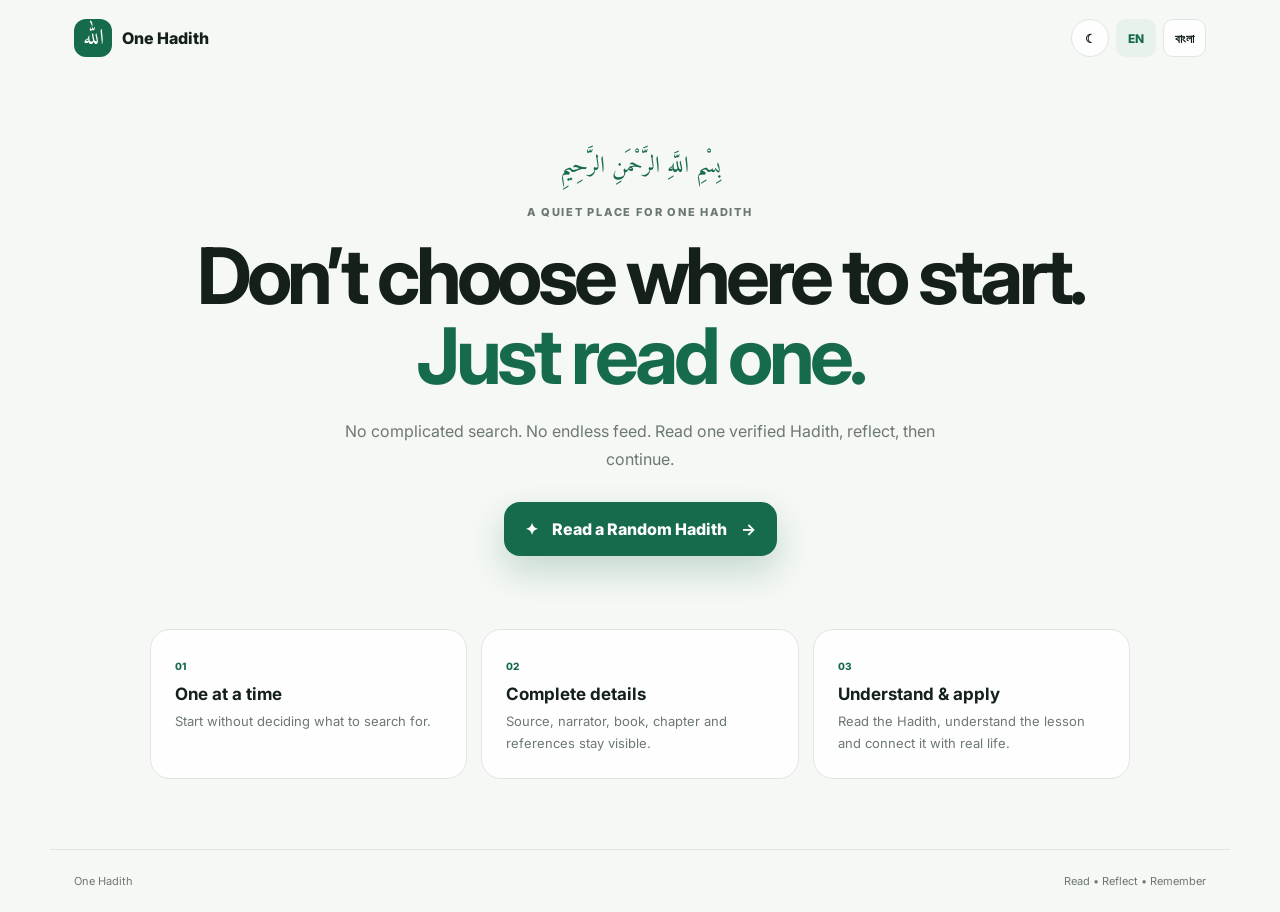
==== index.html @ b8f688a0 "Expand Hadith page with complete detail sections" ====
<!doctype html><html lang="en"><head><meta charset="utf-8"><meta name="viewport" content="width=device-width,initial-scale=1"><title>One Hadith — Just Read One</title><link rel="preconnect" href="https://fonts.googleapis.com"><link rel="preconnect" href="https://fonts.gstatic.com" crossorigin><link href="https://fonts.googleapis.com/css2?family=Amiri:wght@400;700&family=Inter:wght@400;600;700;800&family=Noto+Sans+Bengali:wght@400;600;700&display=swap" rel="stylesheet"><link rel="stylesheet" href="style.css"></head><body><header><a class="brand" href="#"><span>ﷲ</span> One Hadith</a><nav><button id="theme">☾</button><button class="lang active" data-lang="en">EN</button><button class="lang" data-lang="bn">বাংলা</button></nav></header><main><section class="hero"><div class="bismillah">بِسْمِ اللَّهِ الرَّحْمَنِ الرَّحِيمِ</div><div class="eyebrow">A quiet place for one Hadith</div><h1 id="title">Don’t choose where to start.<br><em>Just read one.</em></h1><p id="subtitle">No complicated search. No endless feed. Read one verified Hadith, understand it, reflect, then continue.</p><button class="primary" id="random">✦ <span id="randomText">Read a Random Hadith</span> <b>→</b></button></section><section class="reader" id="reader"><article class="card"><div class="head"><div><span class="tag" id="collection"></span><span class="grade" id="grade"></span></div><button class="save" id="save">♡</button></div><div class="meta"><div><small>Book</small><strong id="book"></strong></div><div><small>Chapter</small><strong id="chapter"></strong></div><div><small>Narrator</small><strong id="narrator"></strong></div></div><div class="arabic" id="arabic" dir="rtl"></div><div class="block"><label>English</label><p id="english"></p></div><div class="block bangla"><label>বাংলা</label><p id="bangla"></p></div><div class="understanding"><h3>🧠 Understanding</h3><p id="understanding"></p></div><div class="understanding"><h3>🌍 Real-Life Example</h3><p id="realLifeExample"></p></div><div class="understanding"><h3>✅ Practical Lesson</h3><p id="practicalLesson"></p></div><div class="reference"><div><small>Reference</small><strong id="reference"></strong><small id="usc"></small></div><button id="copy">Copy</button></div><div class="source"><span>Source: <strong id="source"></strong></span><a id="sourceLink" target="_blank" rel="noopener">Open source ↗</a></div><div class="related"><small>Related references</small><p id="related"></p></div></article><button class="another" id="another">↻ <span id="anotherText">Another Hadith</span></button><p class="notice">Original Hadith text and references are kept separate from the site's educational explanation and examples.</p></section><section class="features"><div><i>01</i><h3>One at a time</h3><p>Start without deciding what to search for.</p></div><div><i>02</i><h3>Complete details</h3><p>Source, narrator, book, chapter and references stay visible.</p></div><div><i>03</i><h3>Understand & apply</h3><p>Read the Hadith, understand the lesson and connect it with real life.</p></div></section></main><footer><span>One Hadith</span><span>Read • Reflect • Remember</span></footer><script src="script.js"></script></body></html>
---- style.css ----
:root{--bg:#f5f8f5;--surface:#ffffffdd;--text:#142019;--muted:#6d7871;--line:#dfe7e1;--accent:#176b4d;--soft:#e8f2ec;--gold:#8b7538;--shadow:0 28px 80px #16412d18}*{box-sizing:border-box}body{margin:0;background:var(--bg);color:var(--text);font-family:Inter,Arial,sans-serif;min-height:100vh}body.dark{--bg:#0b120e;--surface:#131d17ee;--text:#eef5f0;--muted:#a6b1aa;--line:#29362f;--accent:#63b994;--soft:#182920;--gold:#d5bf75;--shadow:0 28px 80px #0005}header{height:76px;max-width:1180px;margin:auto;padding:0 24px;display:flex;justify-content:space-between;align-items:center}.brand{color:var(--text);text-decoration:none;font-weight:800;display:flex;gap:10px;align-items:center}.brand span{width:38px;height:38px;border-radius:12px;background:var(--accent);color:#fff;display:grid;place-items:center;font:22px Amiri,serif}nav{display:flex;gap:7px}button{font:inherit;cursor:pointer}nav button{border:1px solid var(--line);background:var(--surface);color:var(--text);border-radius:10px;padding:8px 11px;font-size:12px;font-weight:800}nav button:first-child{border-radius:50%;width:38px;height:38px;padding:0}.lang.active{background:var(--soft);color:var(--accent);border-color:transparent}main{width:min(100% - 32px,980px);margin:auto}.hero{text-align:center;padding:70px 0 48px}.bismillah{font:23px Amiri,serif;color:var(--accent);margin-bottom:18px}.eyebrow{text-transform:uppercase;letter-spacing:.16em;font-size:11px;color:var(--muted);font-weight:800;margin-bottom:17px}h1{font-size:clamp(43px,7vw,78px);line-height:1.02;letter-spacing:-.06em;margin:0}h1 em{font-style:normal;color:var(--accent)}.hero p{max-width:590px;margin:22px auto 29px;color:var(--muted);line-height:1.75}.primary{border:0;background:var(--accent);color:#fff;border-radius:16px;padding:17px 21px;display:inline-flex;gap:14px;align-items:center;font-weight:800;box-shadow:0 15px 35px #176b4d38}.reader{display:none}.reader.show{display:block;animation:up .45s ease}@keyframes up{from{opacity:0;transform:translateY(14px)}to{opacity:1;transform:none}}.card{background:var(--surface);border:1px solid var(--line);border-radius:28px;padding:clamp(22px,5vw,44px);box-shadow:var(--shadow);backdrop-filter:blur(15px)}.head{display:flex;justify-content:space-between;align-items:center}.tag,.grade{display:inline-block;border-radius:999px;padding:7px 11px;margin-right:6px;font-size:10px;font-weight:800}.tag{background:var(--soft);color:var(--accent)}.grade{background:#f1eddf;color:var(--gold)}.save{width:40px;height:40px;border-radius:50%;border:1px solid var(--line);background:transparent;color:var(--text);font-size:24px}.save.saved{background:var(--soft);color:var(--accent)}.arabic{font:clamp(30px,5vw,47px)/1.95 Amiri,serif;text-align:right;padding:42px 0 30px}.block{border-top:1px solid var(--line);padding:25px 0 3px}.block label{display:block;text-transform:uppercase;letter-spacing:.15em;font-size:10px;font-weight:800;color:var(--accent);margin-bottom:10px}.block p{margin:0;font-size:17px;line-height:1.85}.bangla p{font-family:"Noto Sans Bengali",sans-serif}.reference{display:flex;align-items:center;justify-content:space-between;border-top:1px solid var(--line);margin-top:28px;padding-top:20px}.reference small{display:block;color:var(--muted);font-size:10px;margin-bottom:5px}.reference strong{font-size:13px}.reference button{border:1px solid var(--line);background:transparent;color:var(--text);border-radius:10px;padding:9px 14px;font-weight:700}.another{display:flex;gap:9px;margin:21px auto;border:0;border-radius:14px;background:var(--soft);color:var(--accent);padding:14px 20px;font-weight:800}.notice{text-align:center;color:var(--muted);font-size:11px;line-height:1.6;max-width:700px;margin:0 auto 35px}.features{display:grid;grid-template-columns:repeat(3,1fr);gap:14px;padding:25px 0 70px}.features>div{background:var(--surface);border:1px solid var(--line);border-radius:20px;padding:24px}.features i{font-style:normal;font-size:10px;font-weight:800;color:var(--accent)}.features h3{font-size:17px;margin:10px 0 7px}.features p{font-size:13px;line-height:1.65;color:var(--muted);margin:0}footer{max-width:1180px;margin:auto;border-top:1px solid var(--line);padding:24px;color:var(--muted);font-size:11px;display:flex;justify-content:space-between}@media(max-width:700px){header{padding:0 15px}.hero{padding:55px 0 40px}.features{grid-template-columns:1fr}.arabic{font-size:32px}footer{padding:20px 15px}}
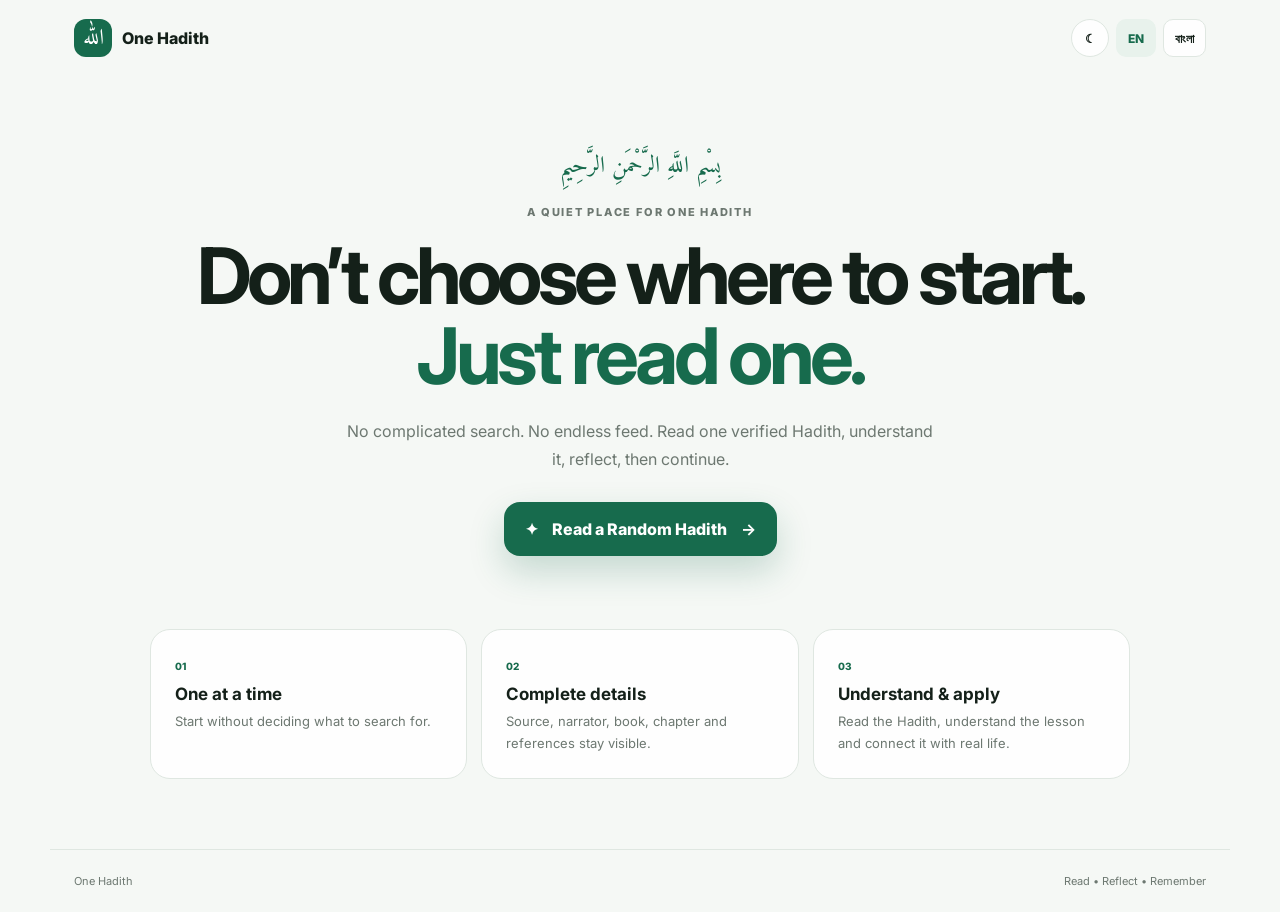
==== commit 6ec9d284: "Make One Hadith logo return to home and refresh" ====
--- a/index.html
+++ b/index.html
@@ -1 +1 @@
-<!doctype html><html lang="en"><head><meta charset="utf-8"><meta name="viewport" content="width=device-width,initial-scale=1"><title>One Hadith — Just Read One</title><link rel="preconnect" href="https://fonts.googleapis.com"><link rel="preconnect" href="https://fonts.gstatic.com" crossorigin><link href="https://fonts.googleapis.com/css2?family=Amiri:wght@400;700&family=Inter:wght@400;600;700;800&family=Noto+Sans+Bengali:wght@400;600;700&display=swap" rel="stylesheet"><link rel="stylesheet" href="style.css"></head><body><header><a class="brand" href="#"><span>ﷲ</span> One Hadith</a><nav><button id="theme">☾</button><button class="lang active" data-lang="en">EN</button><button class="lang" data-lang="bn">বাংলা</button></nav></header><main><section class="hero"><div class="bismillah">بِسْمِ اللَّهِ الرَّحْمَنِ الرَّحِيمِ</div><div class="eyebrow">A quiet place for one Hadith</div><h1 id="title">Don’t choose where to start.<br><em>Just read one.</em></h1><p id="subtitle">No complicated search. No endless feed. Read one verified Hadith, understand it, reflect, then continue.</p><button class="primary" id="random">✦ <span id="randomText">Read a Random Hadith</span> <b>→</b></button></section><section class="reader" id="reader"><article class="card"><div class="head"><div><span class="tag" id="collection"></span><span class="grade" id="grade"></span></div><button class="save" id="save">♡</button></div><div class="meta"><div><small>Book</small><strong id="book"></strong></div><div><small>Chapter</small><strong id="chapter"></strong></div><div><small>Narrator</small><strong id="narrator"></strong></div></div><div class="arabic" id="arabic" dir="rtl"></div><div class="block"><label>English</label><p id="english"></p></div><div class="block bangla"><label>বাংলা</label><p id="bangla"></p></div><div class="understanding"><h3>🧠 Understanding</h3><p id="understanding"></p></div><div class="understanding"><h3>🌍 Real-Life Example</h3><p id="realLifeExample"></p></div><div class="understanding"><h3>✅ Practical Lesson</h3><p id="practicalLesson"></p></div><div class="reference"><div><small>Reference</small><strong id="reference"></strong><small id="usc"></small></div><button id="copy">Copy</button></div><div class="source"><span>Source: <strong id="source"></strong></span><a id="sourceLink" target="_blank" rel="noopener">Open source ↗</a></div><div class="related"><small>Related references</small><p id="related"></p></div></article><button class="another" id="another">↻ <span id="anotherText">Another Hadith</span></button><p class="notice">Original Hadith text and references are kept separate from the site's educational explanation and examples.</p></section><section class="features"><div><i>01</i><h3>One at a time</h3><p>Start without deciding what to search for.</p></div><div><i>02</i><h3>Complete details</h3><p>Source, narrator, book, chapter and references stay visible.</p></div><div><i>03</i><h3>Understand & apply</h3><p>Read the Hadith, understand the lesson and connect it with real life.</p></div></section></main><footer><span>One Hadith</span><span>Read • Reflect • Remember</span></footer><script src="script.js"></script></body></html>+<!doctype html><html lang="en"><head><meta charset="utf-8"><meta name="viewport" content="width=device-width,initial-scale=1"><title>One Hadith — Just Read One</title><link rel="preconnect" href="https://fonts.googleapis.com"><link rel="preconnect" href="https://fonts.gstatic.com" crossorigin><link href="https://fonts.googleapis.com/css2?family=Amiri:wght@400;700&family=Inter:wght@400;600;700;800&family=Noto+Sans+Bengali:wght@400;600;700&display=swap" rel="stylesheet"><link rel="stylesheet" href="style.css"></head><body><header><a class="brand" href="./"><span>ﷲ</span> One Hadith</a><nav><button id="theme">☾</button><button class="lang active" data-lang="en">EN</button><button class="lang" data-lang="bn">বাংলা</button></nav></header><main><section class="hero"><div class="bismillah">بِسْمِ اللَّهِ الرَّحْمَنِ الرَّحِيمِ</div><div class="eyebrow">A quiet place for one Hadith</div><h1 id="title">Don’t choose where to start.<br><em>Just read one.</em></h1><p id="subtitle">No complicated search. No endless feed. Read one verified Hadith, understand it, reflect, then continue.</p><button class="primary" id="random">✦ <span id="randomText">Read a Random Hadith</span> <b>→</b></button></section><section class="reader" id="reader"><article class="card"><div class="head"><div><span class="tag" id="collection"></span><span class="grade" id="grade"></span></div><button class="save" id="save">♡</button></div><div class="meta"><div><small>Book</small><strong id="book"></strong></div><div><small>Chapter</small><strong id="chapter"></strong></div><div><small>Narrator</small><strong id="narrator"></strong></div></div><div class="arabic" id="arabic" dir="rtl"></div><div class="block"><label>English</label><p id="english"></p></div><div class="block bangla"><label>বাংলা</label><p id="bangla"></p></div><div class="understanding"><h3>🧠 Understanding</h3><p id="understanding"></p></div><div class="understanding"><h3>🌍 Real-Life Example</h3><p id="realLifeExample"></p></div><div class="understanding"><h3>✅ Practical Lesson</h3><p id="practicalLesson"></p></div><div class="reference"><div><small>Reference</small><strong id="reference"></strong><small id="usc"></small></div><button id="copy">Copy</button></div><div class="source"><span>Source: <strong id="source"></strong></span><a id="sourceLink" target="_blank" rel="noopener">Open source ↗</a></div><div class="related"><small>Related references</small><p id="related"></p></div></article><button class="another" id="another">↻ <span id="anotherText">Another Hadith</span></button><p class="notice">Original Hadith text and references are kept separate from the site's educational explanation and examples.</p></section><section class="features"><div><i>01</i><h3>One at a time</h3><p>Start without deciding what to search for.</p></div><div><i>02</i><h3>Complete details</h3><p>Source, narrator, book, chapter and references stay visible.</p></div><div><i>03</i><h3>Understand & apply</h3><p>Read the Hadith, understand the lesson and connect it with real life.</p></div></section></main><footer><span>One Hadith</span><span>Read • Reflect • Remember</span></footer><script src="script.js"></script></body></html>
--- a/style.css
+++ b/style.css
@@ -1 +1 @@
-:root{--bg:#f5f8f5;--surface:#ffffffdd;--text:#142019;--muted:#6d7871;--line:#dfe7e1;--accent:#176b4d;--soft:#e8f2ec;--gold:#8b7538;--shadow:0 28px 80px #16412d18}*{box-sizing:border-box}body{margin:0;background:var(--bg);color:var(--text);font-family:Inter,Arial,sans-serif;min-height:100vh}body.dark{--bg:#0b120e;--surface:#131d17ee;--text:#eef5f0;--muted:#a6b1aa;--line:#29362f;--accent:#63b994;--soft:#182920;--gold:#d5bf75;--shadow:0 28px 80px #0005}header{height:76px;max-width:1180px;margin:auto;padding:0 24px;display:flex;justify-content:space-between;align-items:center}.brand{color:var(--text);text-decoration:none;font-weight:800;display:flex;gap:10px;align-items:center}.brand span{width:38px;height:38px;border-radius:12px;background:var(--accent);color:#fff;display:grid;place-items:center;font:22px Amiri,serif}nav{display:flex;gap:7px}button{font:inherit;cursor:pointer}nav button{border:1px solid var(--line);background:var(--surface);color:var(--text);border-radius:10px;padding:8px 11px;font-size:12px;font-weight:800}nav button:first-child{border-radius:50%;width:38px;height:38px;padding:0}.lang.active{background:var(--soft);color:var(--accent);border-color:transparent}main{width:min(100% - 32px,980px);margin:auto}.hero{text-align:center;padding:70px 0 48px}.bismillah{font:23px Amiri,serif;color:var(--accent);margin-bottom:18px}.eyebrow{text-transform:uppercase;letter-spacing:.16em;font-size:11px;color:var(--muted);font-weight:800;margin-bottom:17px}h1{font-size:clamp(43px,7vw,78px);line-height:1.02;letter-spacing:-.06em;margin:0}h1 em{font-style:normal;color:var(--accent)}.hero p{max-width:590px;margin:22px auto 29px;color:var(--muted);line-height:1.75}.primary{border:0;background:var(--accent);color:#fff;border-radius:16px;padding:17px 21px;display:inline-flex;gap:14px;align-items:center;font-weight:800;box-shadow:0 15px 35px #176b4d38}.reader{display:none}.reader.show{display:block;animation:up .45s ease}@keyframes up{from{opacity:0;transform:translateY(14px)}to{opacity:1;transform:none}}.card{background:var(--surface);border:1px solid var(--line);border-radius:28px;padding:clamp(22px,5vw,44px);box-shadow:var(--shadow);backdrop-filter:blur(15px)}.head{display:flex;justify-content:space-between;align-items:center}.tag,.grade{display:inline-block;border-radius:999px;padding:7px 11px;margin-right:6px;font-size:10px;font-weight:800}.tag{background:var(--soft);color:var(--accent)}.grade{background:#f1eddf;color:var(--gold)}.save{width:40px;height:40px;border-radius:50%;border:1px solid var(--line);background:transparent;color:var(--text);font-size:24px}.save.saved{background:var(--soft);color:var(--accent)}.arabic{font:clamp(30px,5vw,47px)/1.95 Amiri,serif;text-align:right;padding:42px 0 30px}.block{border-top:1px solid var(--line);padding:25px 0 3px}.block label{display:block;text-transform:uppercase;letter-spacing:.15em;font-size:10px;font-weight:800;color:var(--accent);margin-bottom:10px}.block p{margin:0;font-size:17px;line-height:1.85}.bangla p{font-family:"Noto Sans Bengali",sans-serif}.reference{display:flex;align-items:center;justify-content:space-between;border-top:1px solid var(--line);margin-top:28px;padding-top:20px}.reference small{display:block;color:var(--muted);font-size:10px;margin-bottom:5px}.reference strong{font-size:13px}.reference button{border:1px solid var(--line);background:transparent;color:var(--text);border-radius:10px;padding:9px 14px;font-weight:700}.another{display:flex;gap:9px;margin:21px auto;border:0;border-radius:14px;background:var(--soft);color:var(--accent);padding:14px 20px;font-weight:800}.notice{text-align:center;color:var(--muted);font-size:11px;line-height:1.6;max-width:700px;margin:0 auto 35px}.features{display:grid;grid-template-columns:repeat(3,1fr);gap:14px;padding:25px 0 70px}.features>div{background:var(--surface);border:1px solid var(--line);border-radius:20px;padding:24px}.features i{font-style:normal;font-size:10px;font-weight:800;color:var(--accent)}.features h3{font-size:17px;margin:10px 0 7px}.features p{font-size:13px;line-height:1.65;color:var(--muted);margin:0}footer{max-width:1180px;margin:auto;border-top:1px solid var(--line);padding:24px;color:var(--muted);font-size:11px;display:flex;justify-content:space-between}@media(max-width:700px){header{padding:0 15px}.hero{padding:55px 0 40px}.features{grid-template-columns:1fr}.arabic{font-size:32px}footer{padding:20px 15px}}+:root{--bg:#f5f8f5;--surface:#ffffffdd;--text:#142019;--muted:#6d7871;--line:#dfe7e1;--accent:#176b4d;--soft:#e8f2ec;--gold:#8b7538;--shadow:0 28px 80px #16412d18}*{box-sizing:border-box}body{margin:0;background:var(--bg);color:var(--text);font-family:Inter,Arial,sans-serif;min-height:100vh}body.dark{--bg:#0b120e;--surface:#131d17ee;--text:#eef5f0;--muted:#a6b1aa;--line:#29362f;--accent:#63b994;--soft:#182920;--gold:#d5bf75;--shadow:0 28px 80px #0005}header{height:76px;max-width:1180px;margin:auto;padding:0 24px;display:flex;justify-content:space-between;align-items:center}.brand{color:var(--text);text-decoration:none;font-weight:800;display:flex;gap:10px;align-items:center}.brand span{width:38px;height:38px;border-radius:12px;background:var(--accent);color:#fff;display:grid;place-items:center;font:22px Amiri,serif}nav{display:flex;gap:7px}button{font:inherit;cursor:pointer}nav button{border:1px solid var(--line);background:var(--surface);color:var(--text);border-radius:10px;padding:8px 11px;font-size:12px;font-weight:800}nav button:first-child{border-radius:50%;width:38px;height:38px;padding:0}.lang.active{background:var(--soft);color:var(--accent);border-color:transparent}main{width:min(100% - 32px,980px);margin:auto}.hero{text-align:center;padding:70px 0 48px}.bismillah{font:23px Amiri,serif;color:var(--accent);margin-bottom:18px}.eyebrow{text-transform:uppercase;letter-spacing:.16em;font-size:11px;color:var(--muted);font-weight:800;margin-bottom:17px}h1{font-size:clamp(43px,7vw,78px);line-height:1.02;letter-spacing:-.06em;margin:0}h1 em{font-style:normal;color:var(--accent)}.hero p{max-width:590px;margin:22px auto 29px;color:var(--muted);line-height:1.75}.primary{border:0;background:var(--accent);color:#fff;border-radius:16px;padding:17px 21px;display:inline-flex;gap:14px;align-items:center;font-weight:800;box-shadow:0 15px 35px #176b4d38}.reader{display:none}.reader.show{display:block;animation:up .45s ease}@keyframes up{from{opacity:0;transform:translateY(14px)}to{opacity:1;transform:none}}.card{background:var(--surface);border:1px solid var(--line);border-radius:28px;padding:clamp(22px,5vw,44px);box-shadow:var(--shadow);backdrop-filter:blur(15px)}.head{display:flex;justify-content:space-between;align-items:center}.tag,.grade{display:inline-block;border-radius:999px;padding:7px 11px;margin-right:6px;font-size:10px;font-weight:800}.tag{background:var(--soft);color:var(--accent)}.grade{background:#f1eddf;color:var(--gold)}.save{width:40px;height:40px;border-radius:50%;border:1px solid var(--line);background:transparent;color:var(--text);font-size:24px}.save.saved{background:var(--soft);color:var(--accent)}.arabic{font:clamp(30px,5vw,47px)/1.95 Amiri,serif;text-align:right;padding:42px 0 30px}.block{border-top:1px solid var(--line);padding:25px 0 3px}.block label{display:block;text-transform:uppercase;letter-spacing:.15em;font-size:10px;font-weight:800;color:var(--accent);margin-bottom:10px}.block p{margin:0;font-size:17px;line-height:1.85}.bangla p{font-family:"Noto Sans Bengali",sans-serif}.reference{display:flex;align-items:flex-start;justify-content:space-between;border-top:1px solid var(--line);margin-top:28px;padding-top:20px}.reference small{display:block;color:var(--muted);font-size:10px;margin-bottom:5px}.reference strong{font-size:13px}.reference button{border:1px solid var(--line);background:transparent;color:var(--text);border-radius:10px;padding:9px 14px;font-weight:700}.another{display:flex;gap:9px;margin:21px auto;border:0;border-radius:14px;background:var(--soft);color:var(--accent);padding:14px 20px;font-weight:800}.notice{text-align:center;color:var(--muted);font-size:11px;line-height:1.6;max-width:700px;margin:0 auto 35px}.features{display:grid;grid-template-columns:repeat(3,1fr);gap:14px;padding:25px 0 70px}.features>div{background:var(--surface);border:1px solid var(--line);border-radius:20px;padding:24px}.features i{font-style:normal;font-size:10px;font-weight:800;color:var(--accent)}.features h3{font-size:17px;margin:10px 0 7px}.features p{font-size:13px;line-height:1.65;color:var(--muted);margin:0}footer{max-width:1180px;margin:auto;border-top:1px solid var(--line);padding:24px;color:var(--muted);font-size:11px;display:flex;justify-content:space-between}.meta{display:grid;grid-template-columns:1fr 1.5fr 1fr;gap:14px;margin:0 0 24px;padding:16px;border:1px solid var(--line);border-radius:14px}.meta small,.related small{display:block;opacity:.65;margin-bottom:5px}.meta strong{display:block;font-size:.92rem;line-height:1.45}.understanding{margin-top:22px;padding:20px;border-radius:16px;background:var(--soft)}.understanding h3{margin:0 0 10px;font-size:1rem}.understanding p{margin:0;line-height:1.8}.source{display:flex;justify-content:space-between;gap:16px;margin-top:16px;font-size:.9rem}.source a{color:inherit;font-weight:700}.related{margin-top:18px;padding-top:18px;border-top:1px solid var(--line)}.related p{margin:7px 0 0;line-height:1.6}@media(max-width:700px){header{padding:0 15px}.hero{padding:55px 0 40px}.features{grid-template-columns:1fr}.arabic{font-size:32px}.meta{grid-template-columns:1fr}.source{flex-direction:column}footer{padding:20px 15px}}
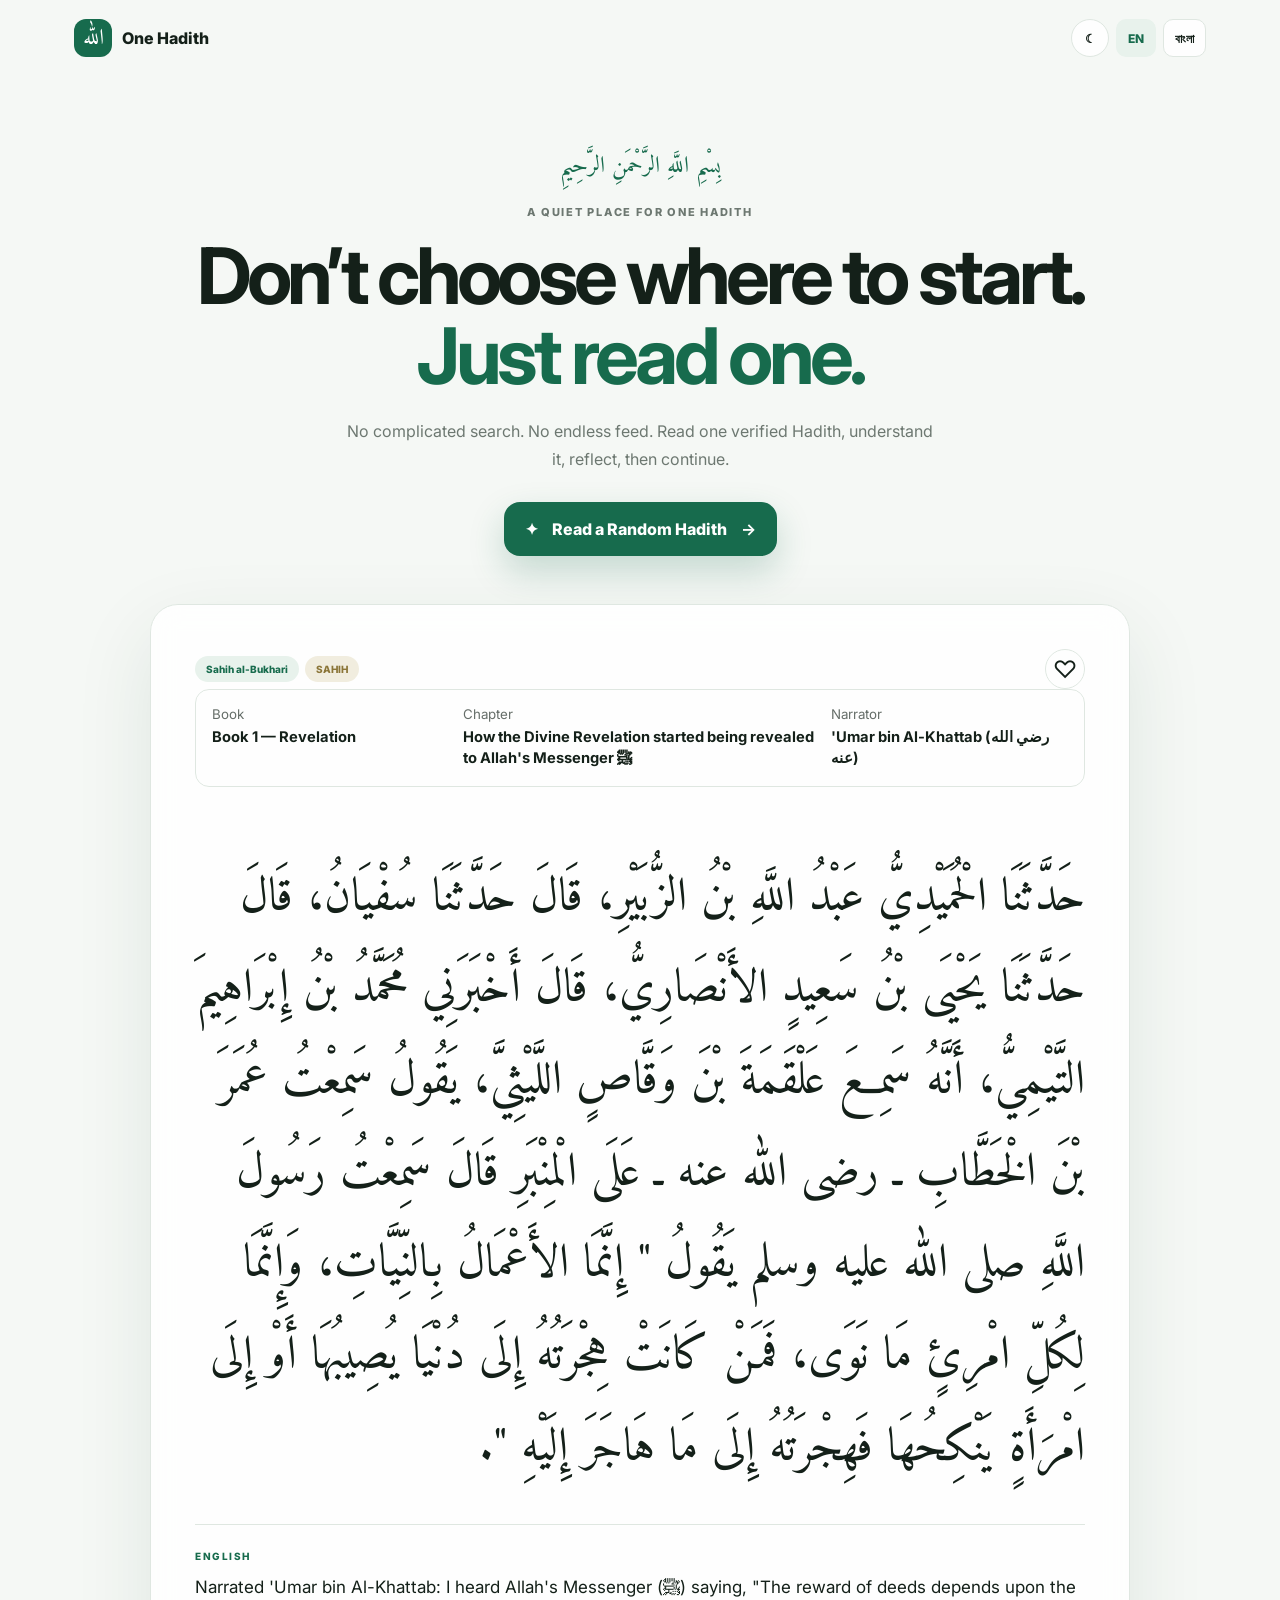
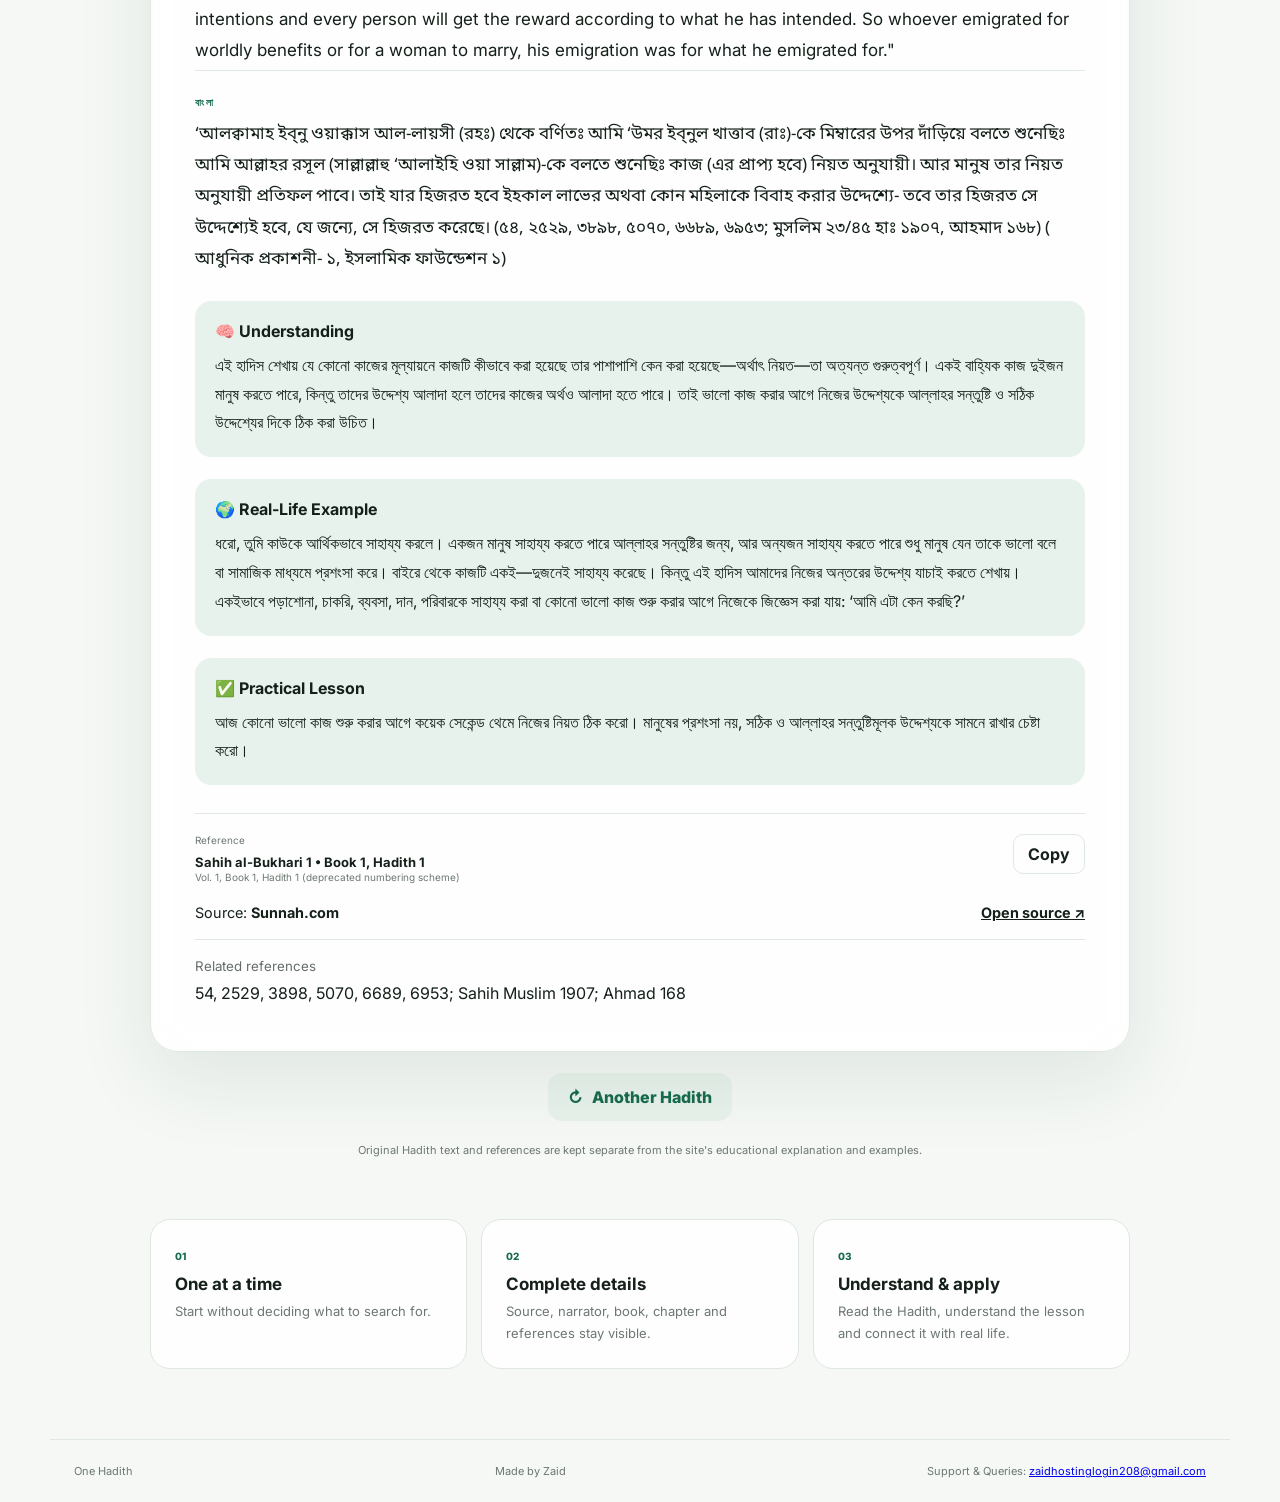
==== commit bcc72a02: "Add creator and support contact to footer" ====
--- a/index.html
+++ b/index.html
@@ -1 +1 @@
-<!doctype html><html lang="en"><head><meta charset="utf-8"><meta name="viewport" content="width=device-width,initial-scale=1"><title>One Hadith — Just Read One</title><link rel="preconnect" href="https://fonts.googleapis.com"><link rel="preconnect" href="https://fonts.gstatic.com" crossorigin><link href="https://fonts.googleapis.com/css2?family=Amiri:wght@400;700&family=Inter:wght@400;600;700;800&family=Noto+Sans+Bengali:wght@400;600;700&display=swap" rel="stylesheet"><link rel="stylesheet" href="style.css"></head><body><header><a class="brand" href="./"><span>ﷲ</span> One Hadith</a><nav><button id="theme">☾</button><button class="lang active" data-lang="en">EN</button><button class="lang" data-lang="bn">বাংলা</button></nav></header><main><section class="hero"><div class="bismillah">بِسْمِ اللَّهِ الرَّحْمَنِ الرَّحِيمِ</div><div class="eyebrow">A quiet place for one Hadith</div><h1 id="title">Don’t choose where to start.<br><em>Just read one.</em></h1><p id="subtitle">No complicated search. No endless feed. Read one verified Hadith, understand it, reflect, then continue.</p><button class="primary" id="random">✦ <span id="randomText">Read a Random Hadith</span> <b>→</b></button></section><section class="reader" id="reader"><article class="card"><div class="head"><div><span class="tag" id="collection"></span><span class="grade" id="grade"></span></div><button class="save" id="save">♡</button></div><div class="meta"><div><small>Book</small><strong id="book"></strong></div><div><small>Chapter</small><strong id="chapter"></strong></div><div><small>Narrator</small><strong id="narrator"></strong></div></div><div class="arabic" id="arabic" dir="rtl"></div><div class="block"><label>English</label><p id="english"></p></div><div class="block bangla"><label>বাংলা</label><p id="bangla"></p></div><div class="understanding"><h3>🧠 Understanding</h3><p id="understanding"></p></div><div class="understanding"><h3>🌍 Real-Life Example</h3><p id="realLifeExample"></p></div><div class="understanding"><h3>✅ Practical Lesson</h3><p id="practicalLesson"></p></div><div class="reference"><div><small>Reference</small><strong id="reference"></strong><small id="usc"></small></div><button id="copy">Copy</button></div><div class="source"><span>Source: <strong id="source"></strong></span><a id="sourceLink" target="_blank" rel="noopener">Open source ↗</a></div><div class="related"><small>Related references</small><p id="related"></p></div></article><button class="another" id="another">↻ <span id="anotherText">Another Hadith</span></button><p class="notice">Original Hadith text and references are kept separate from the site's educational explanation and examples.</p></section><section class="features"><div><i>01</i><h3>One at a time</h3><p>Start without deciding what to search for.</p></div><div><i>02</i><h3>Complete details</h3><p>Source, narrator, book, chapter and references stay visible.</p></div><div><i>03</i><h3>Understand & apply</h3><p>Read the Hadith, understand the lesson and connect it with real life.</p></div></section></main><footer><span>One Hadith</span><span>Read • Reflect • Remember</span></footer><script src="script.js"></script></body></html>+<!doctype html><html lang="en"><head><meta charset="utf-8"><meta name="viewport" content="width=device-width,initial-scale=1"><title>One Hadith — Just Read One</title><link rel="preconnect" href="https://fonts.googleapis.com"><link rel="preconnect" href="https://fonts.gstatic.com" crossorigin><link href="https://fonts.googleapis.com/css2?family=Amiri:wght@400;700&family=Inter:wght@400;600;700;800&family=Noto+Sans+Bengali:wght@400;600;700&display=swap" rel="stylesheet"><link rel="stylesheet" href="style.css"></head><body><header><a class="brand" href="./"><span>ﷲ</span> One Hadith</a><nav><button id="theme">☾</button><button class="lang active" data-lang="en">EN</button><button class="lang" data-lang="bn">বাংলা</button></nav></header><main><section class="hero"><div class="bismillah">بِسْمِ اللَّهِ الرَّحْمَنِ الرَّحِيمِ</div><div class="eyebrow">A quiet place for one Hadith</div><h1 id="title">Don’t choose where to start.<br><em>Just read one.</em></h1><p id="subtitle">No complicated search. No endless feed. Read one verified Hadith, understand it, reflect, then continue.</p><button class="primary" id="random">✦ <span id="randomText">Read a Random Hadith</span> <b>→</b></button></section><section class="reader" id="reader"><article class="card"><div class="head"><div><span class="tag" id="collection"></span><span class="grade" id="grade"></span></div><button class="save" id="save">♡</button></div><div class="meta"><div><small>Book</small><strong id="book"></strong></div><div><small>Chapter</small><strong id="chapter"></strong></div><div><small>Narrator</small><strong id="narrator"></strong></div></div><div class="arabic" id="arabic" dir="rtl"></div><div class="block"><label>English</label><p id="english"></p></div><div class="block bangla"><label>বাংলা</label><p id="bangla"></p></div><div class="understanding"><h3>🧠 Understanding</h3><p id="understanding"></p></div><div class="understanding"><h3>🌍 Real-Life Example</h3><p id="realLifeExample"></p></div><div class="understanding"><h3>✅ Practical Lesson</h3><p id="practicalLesson"></p></div><div class="reference"><div><small>Reference</small><strong id="reference"></strong><small id="usc"></small></div><button id="copy">Copy</button></div><div class="source"><span>Source: <strong id="source"></strong></span><a id="sourceLink" target="_blank" rel="noopener">Open source ↗</a></div><div class="related"><small>Related references</small><p id="related"></p></div></article><button class="another" id="another">↻ <span id="anotherText">Another Hadith</span></button><p class="notice">Original Hadith text and references are kept separate from the site's educational explanation and examples.</p></section><section class="features"><div><i>01</i><h3>One at a time</h3><p>Start without deciding what to search for.</p></div><div><i>02</i><h3>Complete details</h3><p>Source, narrator, book, chapter and references stay visible.</p></div><div><i>03</i><h3>Understand & apply</h3><p>Read the Hadith, understand the lesson and connect it with real life.</p></div></section></main><footer><span>One Hadith</span><span>Made by Zaid</span><span>Support & Queries: <a href="mailto:zaidhostinglogin208@gmail.com">zaidhostinglogin208@gmail.com</a></span></footer><script src="script.js"></script></body></html>
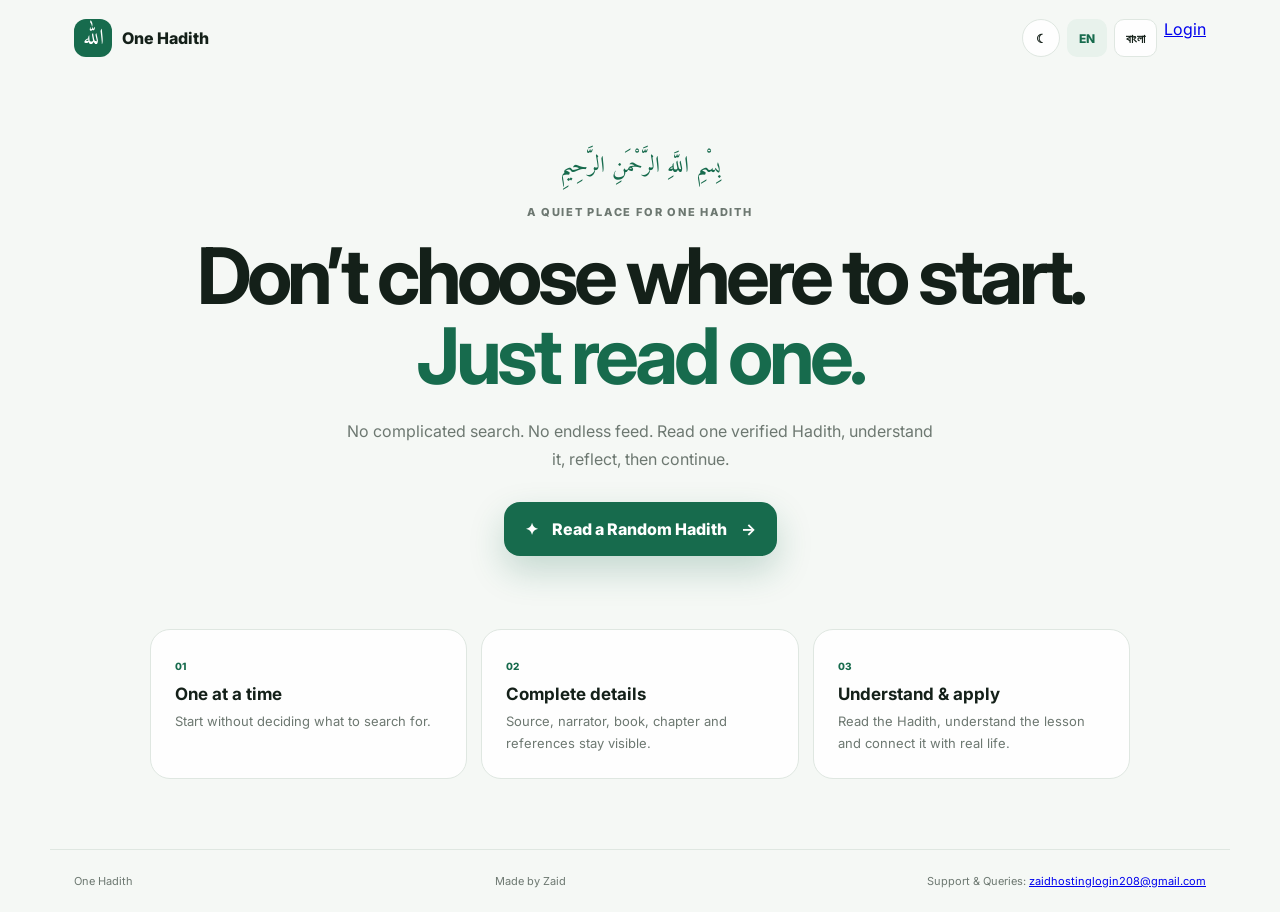
==== commit bc788dc1: "Connect homepage to account login" ====
--- a/index.html
+++ b/index.html
@@ -1 +1 @@
-<!doctype html><html lang="en"><head><meta charset="utf-8"><meta name="viewport" content="width=device-width,initial-scale=1"><title>One Hadith — Just Read One</title><link rel="preconnect" href="https://fonts.googleapis.com"><link rel="preconnect" href="https://fonts.gstatic.com" crossorigin><link href="https://fonts.googleapis.com/css2?family=Amiri:wght@400;700&family=Inter:wght@400;600;700;800&family=Noto+Sans+Bengali:wght@400;600;700&display=swap" rel="stylesheet"><link rel="stylesheet" href="style.css"></head><body><header><a class="brand" href="./"><span>ﷲ</span> One Hadith</a><nav><button id="theme">☾</button><button class="lang active" data-lang="en">EN</button><button class="lang" data-lang="bn">বাংলা</button></nav></header><main><section class="hero"><div class="bismillah">بِسْمِ اللَّهِ الرَّحْمَنِ الرَّحِيمِ</div><div class="eyebrow">A quiet place for one Hadith</div><h1 id="title">Don’t choose where to start.<br><em>Just read one.</em></h1><p id="subtitle">No complicated search. No endless feed. Read one verified Hadith, understand it, reflect, then continue.</p><button class="primary" id="random">✦ <span id="randomText">Read a Random Hadith</span> <b>→</b></button></section><section class="reader" id="reader"><article class="card"><div class="head"><div><span class="tag" id="collection"></span><span class="grade" id="grade"></span></div><button class="save" id="save">♡</button></div><div class="meta"><div><small>Book</small><strong id="book"></strong></div><div><small>Chapter</small><strong id="chapter"></strong></div><div><small>Narrator</small><strong id="narrator"></strong></div></div><div class="arabic" id="arabic" dir="rtl"></div><div class="block"><label>English</label><p id="english"></p></div><div class="block bangla"><label>বাংলা</label><p id="bangla"></p></div><div class="understanding"><h3>🧠 Understanding</h3><p id="understanding"></p></div><div class="understanding"><h3>🌍 Real-Life Example</h3><p id="realLifeExample"></p></div><div class="understanding"><h3>✅ Practical Lesson</h3><p id="practicalLesson"></p></div><div class="reference"><div><small>Reference</small><strong id="reference"></strong><small id="usc"></small></div><button id="copy">Copy</button></div><div class="source"><span>Source: <strong id="source"></strong></span><a id="sourceLink" target="_blank" rel="noopener">Open source ↗</a></div><div class="related"><small>Related references</small><p id="related"></p></div></article><button class="another" id="another">↻ <span id="anotherText">Another Hadith</span></button><p class="notice">Original Hadith text and references are kept separate from the site's educational explanation and examples.</p></section><section class="features"><div><i>01</i><h3>One at a time</h3><p>Start without deciding what to search for.</p></div><div><i>02</i><h3>Complete details</h3><p>Source, narrator, book, chapter and references stay visible.</p></div><div><i>03</i><h3>Understand & apply</h3><p>Read the Hadith, understand the lesson and connect it with real life.</p></div></section></main><footer><span>One Hadith</span><span>Made by Zaid</span><span>Support & Queries: <a href="mailto:zaidhostinglogin208@gmail.com">zaidhostinglogin208@gmail.com</a></span></footer><script src="script.js"></script></body></html>+<!doctype html><html lang="en"><head><meta charset="utf-8"><meta name="viewport" content="width=device-width,initial-scale=1"><title>One Hadith — Just Read One</title><link rel="preconnect" href="https://fonts.googleapis.com"><link rel="preconnect" href="https://fonts.gstatic.com" crossorigin><link href="https://fonts.googleapis.com/css2?family=Amiri:wght@400;700&family=Inter:wght@400;600;700;800&family=Noto+Sans+Bengali:wght@400;600;700&display=swap" rel="stylesheet"><link rel="stylesheet" href="style.css"></head><body><header><a class="brand" href="./"><span>ﷲ</span> One Hadith</a><nav><button id="theme">☾</button><button class="lang active" data-lang="en">EN</button><button class="lang" data-lang="bn">বাংলা</button><a class="nav-link" id="authLink" href="./login.html">Login</a></nav></header><main><section class="hero"><div class="bismillah">بِسْمِ اللَّهِ الرَّحْمَنِ الرَّحِيمِ</div><div class="eyebrow">A quiet place for one Hadith</div><h1 id="title">Don’t choose where to start.<br><em>Just read one.</em></h1><p id="subtitle">No complicated search. No endless feed. Read one verified Hadith, understand it, reflect, then continue.</p><button class="primary" id="random">✦ <span id="randomText">Read a Random Hadith</span> <b>→</b></button></section><section class="reader" id="reader"><article class="card"><div class="head"><div><span class="tag" id="collection"></span><span class="grade" id="grade"></span></div><button class="save" id="save">♡</button></div><div class="meta"><div><small>Book</small><strong id="book"></strong></div><div><small>Chapter</small><strong id="chapter"></strong></div><div><small>Narrator</small><strong id="narrator"></strong></div></div><div class="arabic" id="arabic" dir="rtl"></div><div class="block"><label>English</label><p id="english"></p></div><div class="block bangla"><label>বাংলা</label><p id="bangla"></p></div><div class="understanding"><h3>🧠 Understanding</h3><p id="understanding"></p></div><div class="understanding"><h3>🌍 Real-Life Example</h3><p id="realLifeExample"></p></div><div class="understanding"><h3>✅ Practical Lesson</h3><p id="practicalLesson"></p></div><div class="reference"><div><small>Reference</small><strong id="reference"></strong><small id="usc"></small></div><button id="copy">Copy</button></div><div class="source"><span>Source: <strong id="source"></strong></span><a id="sourceLink" target="_blank" rel="noopener">Open source ↗</a></div><div class="related"><small>Related references</small><p id="related"></p></div></article><button class="another" id="another">↻ <span id="anotherText">Another Hadith</span></button><p class="notice">Original Hadith text and references are kept separate from the site's educational explanation and examples.</p></section><section class="features"><div><i>01</i><h3>One at a time</h3><p>Start without deciding what to search for.</p></div><div><i>02</i><h3>Complete details</h3><p>Source, narrator, book, chapter and references stay visible.</p></div><div><i>03</i><h3>Understand & apply</h3><p>Read the Hadith, understand the lesson and connect it with real life.</p></div></section></main><footer><span>One Hadith</span><span>Made by Zaid</span><span>Support & Queries: <a href="mailto:zaidhostinglogin208@gmail.com">zaidhostinglogin208@gmail.com</a></span></footer><script type="module" src="script.js"></script></body></html>
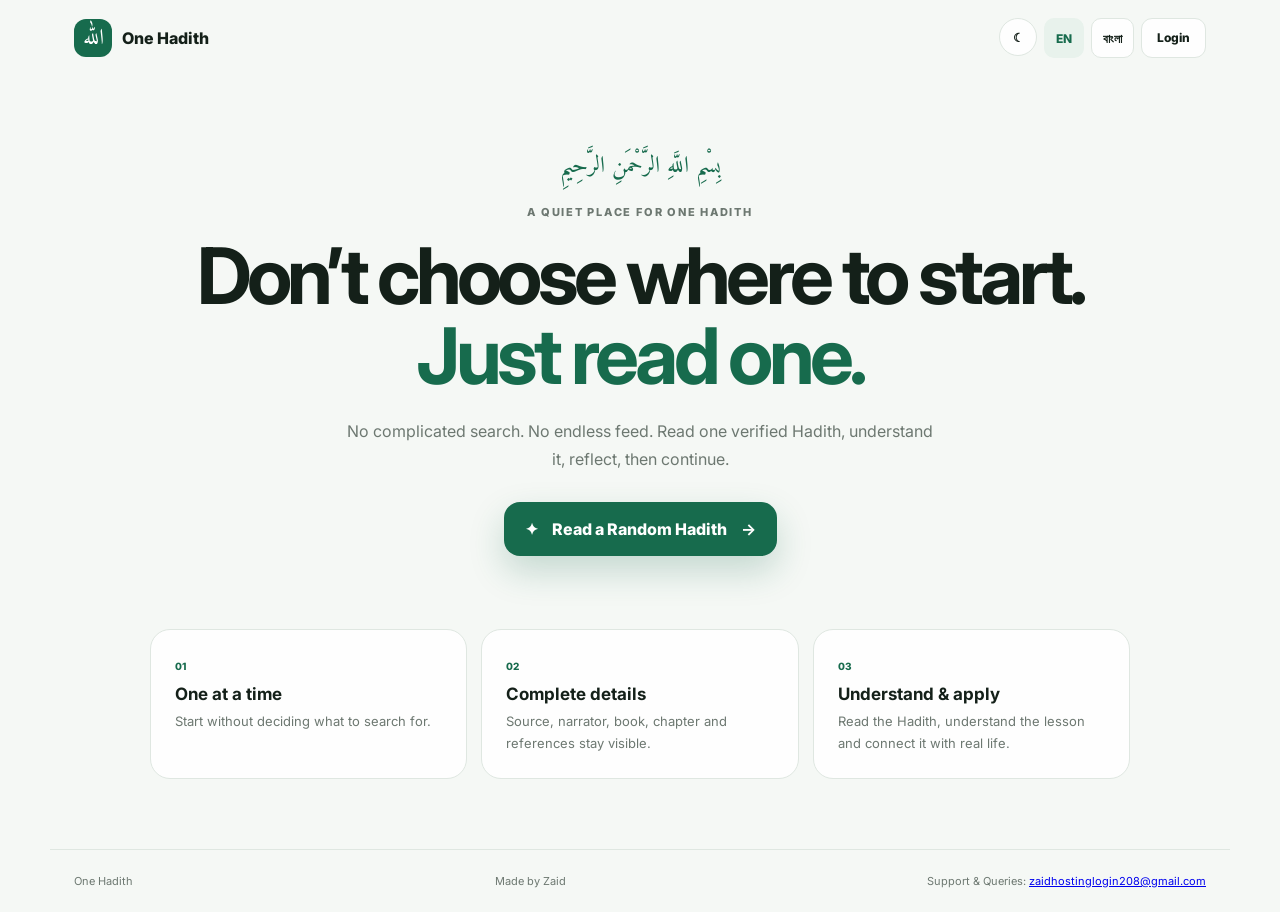
==== commit 8deaab09: "Add member menu and Hadith length filter" ====
--- a/index.html
+++ b/index.html
@@ -1 +1 @@
-<!doctype html><html lang="en"><head><meta charset="utf-8"><meta name="viewport" content="width=device-width,initial-scale=1"><title>One Hadith — Just Read One</title><link rel="preconnect" href="https://fonts.googleapis.com"><link rel="preconnect" href="https://fonts.gstatic.com" crossorigin><link href="https://fonts.googleapis.com/css2?family=Amiri:wght@400;700&family=Inter:wght@400;600;700;800&family=Noto+Sans+Bengali:wght@400;600;700&display=swap" rel="stylesheet"><link rel="stylesheet" href="style.css"></head><body><header><a class="brand" href="./"><span>ﷲ</span> One Hadith</a><nav><button id="theme">☾</button><button class="lang active" data-lang="en">EN</button><button class="lang" data-lang="bn">বাংলা</button><a class="nav-link" id="authLink" href="./login.html">Login</a></nav></header><main><section class="hero"><div class="bismillah">بِسْمِ اللَّهِ الرَّحْمَنِ الرَّحِيمِ</div><div class="eyebrow">A quiet place for one Hadith</div><h1 id="title">Don’t choose where to start.<br><em>Just read one.</em></h1><p id="subtitle">No complicated search. No endless feed. Read one verified Hadith, understand it, reflect, then continue.</p><button class="primary" id="random">✦ <span id="randomText">Read a Random Hadith</span> <b>→</b></button></section><section class="reader" id="reader"><article class="card"><div class="head"><div><span class="tag" id="collection"></span><span class="grade" id="grade"></span></div><button class="save" id="save">♡</button></div><div class="meta"><div><small>Book</small><strong id="book"></strong></div><div><small>Chapter</small><strong id="chapter"></strong></div><div><small>Narrator</small><strong id="narrator"></strong></div></div><div class="arabic" id="arabic" dir="rtl"></div><div class="block"><label>English</label><p id="english"></p></div><div class="block bangla"><label>বাংলা</label><p id="bangla"></p></div><div class="understanding"><h3>🧠 Understanding</h3><p id="understanding"></p></div><div class="understanding"><h3>🌍 Real-Life Example</h3><p id="realLifeExample"></p></div><div class="understanding"><h3>✅ Practical Lesson</h3><p id="practicalLesson"></p></div><div class="reference"><div><small>Reference</small><strong id="reference"></strong><small id="usc"></small></div><button id="copy">Copy</button></div><div class="source"><span>Source: <strong id="source"></strong></span><a id="sourceLink" target="_blank" rel="noopener">Open source ↗</a></div><div class="related"><small>Related references</small><p id="related"></p></div></article><button class="another" id="another">↻ <span id="anotherText">Another Hadith</span></button><p class="notice">Original Hadith text and references are kept separate from the site's educational explanation and examples.</p></section><section class="features"><div><i>01</i><h3>One at a time</h3><p>Start without deciding what to search for.</p></div><div><i>02</i><h3>Complete details</h3><p>Source, narrator, book, chapter and references stay visible.</p></div><div><i>03</i><h3>Understand & apply</h3><p>Read the Hadith, understand the lesson and connect it with real life.</p></div></section></main><footer><span>One Hadith</span><span>Made by Zaid</span><span>Support & Queries: <a href="mailto:zaidhostinglogin208@gmail.com">zaidhostinglogin208@gmail.com</a></span></footer><script type="module" src="script.js"></script></body></html>+<!doctype html><html lang="en"><head><meta charset="utf-8"><meta name="viewport" content="width=device-width,initial-scale=1"><title>One Hadith — Just Read One</title><link rel="preconnect" href="https://fonts.googleapis.com"><link rel="preconnect" href="https://fonts.gstatic.com" crossorigin><link href="https://fonts.googleapis.com/css2?family=Amiri:wght@400;700&family=Inter:wght@400;600;700;800&family=Noto+Sans+Bengali:wght@400;600;700&display=swap" rel="stylesheet"><link rel="stylesheet" href="style.css"></head><body><header><a class="brand" href="./"><span>ﷲ</span> One Hadith</a><nav><button id="theme">☾</button><button class="lang active" data-lang="en">EN</button><button class="lang" data-lang="bn">বাংলা</button><div class="account-nav" id="accountNav"><a class="nav-link" href="./login.html">Login</a></div></nav></header><main><section class="hero"><div class="bismillah">بِسْمِ اللَّهِ الرَّحْمَنِ الرَّحِيمِ</div><div class="eyebrow">A quiet place for one Hadith</div><h1 id="title">Don’t choose where to start.<br><em>Just read one.</em></h1><p id="subtitle">No complicated search. No endless feed. Read one verified Hadith, understand it, reflect, then continue.</p><button class="primary" id="random">✦ <span id="randomText">Read a Random Hadith</span> <b>→</b></button><div class="length-filter" id="lengthFilterBar" hidden><label for="lengthFilter">Choose Hadith length</label><select id="lengthFilter"><option value="all">All Hadith</option><option value="small">Small · Under 40 words</option><option value="medium">Medium · 40–80 words</option><option value="large">Large · Over 80 words</option></select></div></section><section class="reader" id="reader"><article class="card"><div class="head"><div><span class="tag" id="collection"></span><span class="grade" id="grade"></span></div><div class="reader-actions"><button class="save" id="save" aria-label="Add to favorites">♡</button><button class="read-later" id="readLater" type="button">＋ Read Later</button></div></div><div class="meta"><div><small>Book</small><strong id="book"></strong></div><div><small>Chapter</small><strong id="chapter"></strong></div><div><small>Narrator</small><strong id="narrator"></strong></div></div><div class="arabic" id="arabic" dir="rtl"></div><div class="block"><label>English</label><p id="english"></p></div><div class="block bangla"><label>বাংলা</label><p id="bangla"></p></div><div class="understanding"><h3>🧠 Understanding</h3><p id="understanding"></p></div><div class="understanding"><h3>🌍 Real-Life Example</h3><p id="realLifeExample"></p></div><div class="understanding"><h3>✅ Practical Lesson</h3><p id="practicalLesson"></p></div><div class="reference"><div><small>Reference</small><strong id="reference"></strong><small id="usc"></small></div><button id="copy">Copy</button></div><div class="source"><span>Source: <strong id="source"></strong></span><a id="sourceLink" target="_blank" rel="noopener">Open source ↗</a></div><div class="related"><small>Related references</small><p id="related"></p></div></article><button class="another" id="another">↻ <span id="anotherText">Another Hadith</span></button><p class="notice">Original Hadith text and references are kept separate from the site's educational explanation and examples.</p></section><section class="features"><div><i>01</i><h3>One at a time</h3><p>Start without deciding what to search for.</p></div><div><i>02</i><h3>Complete details</h3><p>Source, narrator, book, chapter and references stay visible.</p></div><div><i>03</i><h3>Understand & apply</h3><p>Read the Hadith, understand the lesson and connect it with real life.</p></div></section></main><footer><span>One Hadith</span><span>Made by Zaid</span><span>Support & Queries: <a href="mailto:zaidhostinglogin208@gmail.com">zaidhostinglogin208@gmail.com</a></span></footer><script type="module" src="script.js"></script></body></html>
--- a/style.css
+++ b/style.css
@@ -1 +1,50 @@
-:root{--bg:#f5f8f5;--surface:#ffffffdd;--text:#142019;--muted:#6d7871;--line:#dfe7e1;--accent:#176b4d;--soft:#e8f2ec;--gold:#8b7538;--shadow:0 28px 80px #16412d18}*{box-sizing:border-box}body{margin:0;background:var(--bg);color:var(--text);font-family:Inter,Arial,sans-serif;min-height:100vh}body.dark{--bg:#0b120e;--surface:#131d17ee;--text:#eef5f0;--muted:#a6b1aa;--line:#29362f;--accent:#63b994;--soft:#182920;--gold:#d5bf75;--shadow:0 28px 80px #0005}header{height:76px;max-width:1180px;margin:auto;padding:0 24px;display:flex;justify-content:space-between;align-items:center}.brand{color:var(--text);text-decoration:none;font-weight:800;display:flex;gap:10px;align-items:center}.brand span{width:38px;height:38px;border-radius:12px;background:var(--accent);color:#fff;display:grid;place-items:center;font:22px Amiri,serif}nav{display:flex;gap:7px}button{font:inherit;cursor:pointer}nav button{border:1px solid var(--line);background:var(--surface);color:var(--text);border-radius:10px;padding:8px 11px;font-size:12px;font-weight:800}nav button:first-child{border-radius:50%;width:38px;height:38px;padding:0}.lang.active{background:var(--soft);color:var(--accent);border-color:transparent}main{width:min(100% - 32px,980px);margin:auto}.hero{text-align:center;padding:70px 0 48px}.bismillah{font:23px Amiri,serif;color:var(--accent);margin-bottom:18px}.eyebrow{text-transform:uppercase;letter-spacing:.16em;font-size:11px;color:var(--muted);font-weight:800;margin-bottom:17px}h1{font-size:clamp(43px,7vw,78px);line-height:1.02;letter-spacing:-.06em;margin:0}h1 em{font-style:normal;color:var(--accent)}.hero p{max-width:590px;margin:22px auto 29px;color:var(--muted);line-height:1.75}.primary{border:0;background:var(--accent);color:#fff;border-radius:16px;padding:17px 21px;display:inline-flex;gap:14px;align-items:center;font-weight:800;box-shadow:0 15px 35px #176b4d38}.reader{display:none}.reader.show{display:block;animation:up .45s ease}@keyframes up{from{opacity:0;transform:translateY(14px)}to{opacity:1;transform:none}}.card{background:var(--surface);border:1px solid var(--line);border-radius:28px;padding:clamp(22px,5vw,44px);box-shadow:var(--shadow);backdrop-filter:blur(15px)}.head{display:flex;justify-content:space-between;align-items:center}.tag,.grade{display:inline-block;border-radius:999px;padding:7px 11px;margin-right:6px;font-size:10px;font-weight:800}.tag{background:var(--soft);color:var(--accent)}.grade{background:#f1eddf;color:var(--gold)}.save{width:40px;height:40px;border-radius:50%;border:1px solid var(--line);background:transparent;color:var(--text);font-size:24px}.save.saved{background:var(--soft);color:var(--accent)}.arabic{font:clamp(30px,5vw,47px)/1.95 Amiri,serif;text-align:right;padding:42px 0 30px}.block{border-top:1px solid var(--line);padding:25px 0 3px}.block label{display:block;text-transform:uppercase;letter-spacing:.15em;font-size:10px;font-weight:800;color:var(--accent);margin-bottom:10px}.block p{margin:0;font-size:17px;line-height:1.85}.bangla p{font-family:"Noto Sans Bengali",sans-serif}.reference{display:flex;align-items:flex-start;justify-content:space-between;border-top:1px solid var(--line);margin-top:28px;padding-top:20px}.reference small{display:block;color:var(--muted);font-size:10px;margin-bottom:5px}.reference strong{font-size:13px}.reference button{border:1px solid var(--line);background:transparent;color:var(--text);border-radius:10px;padding:9px 14px;font-weight:700}.another{display:flex;gap:9px;margin:21px auto;border:0;border-radius:14px;background:var(--soft);color:var(--accent);padding:14px 20px;font-weight:800}.notice{text-align:center;color:var(--muted);font-size:11px;line-height:1.6;max-width:700px;margin:0 auto 35px}.features{display:grid;grid-template-columns:repeat(3,1fr);gap:14px;padding:25px 0 70px}.features>div{background:var(--surface);border:1px solid var(--line);border-radius:20px;padding:24px}.features i{font-style:normal;font-size:10px;font-weight:800;color:var(--accent)}.features h3{font-size:17px;margin:10px 0 7px}.features p{font-size:13px;line-height:1.65;color:var(--muted);margin:0}footer{max-width:1180px;margin:auto;border-top:1px solid var(--line);padding:24px;color:var(--muted);font-size:11px;display:flex;justify-content:space-between}.meta{display:grid;grid-template-columns:1fr 1.5fr 1fr;gap:14px;margin:0 0 24px;padding:16px;border:1px solid var(--line);border-radius:14px}.meta small,.related small{display:block;opacity:.65;margin-bottom:5px}.meta strong{display:block;font-size:.92rem;line-height:1.45}.understanding{margin-top:22px;padding:20px;border-radius:16px;background:var(--soft)}.understanding h3{margin:0 0 10px;font-size:1rem}.understanding p{margin:0;line-height:1.8}.source{display:flex;justify-content:space-between;gap:16px;margin-top:16px;font-size:.9rem}.source a{color:inherit;font-weight:700}.related{margin-top:18px;padding-top:18px;border-top:1px solid var(--line)}.related p{margin:7px 0 0;line-height:1.6}@media(max-width:700px){header{padding:0 15px}.hero{padding:55px 0 40px}.features{grid-template-columns:1fr}.arabic{font-size:32px}.meta{grid-template-columns:1fr}.source{flex-direction:column}footer{padding:20px 15px}}+:root{--bg:#f5f8f5;--surface:#ffffffdd;--text:#142019;--muted:#6d7871;--line:#dfe7e1;--accent:#176b4d;--soft:#e8f2ec;--gold:#8b7538;--shadow:0 28px 80px #16412d18}*{box-sizing:border-box}body{margin:0;background:var(--bg);color:var(--text);font-family:Inter,Arial,sans-serif;min-height:100vh}body.dark{--bg:#0b120e;--surface:#131d17ee;--text:#eef5f0;--muted:#a6b1aa;--line:#29362f;--accent:#63b994;--soft:#182920;--gold:#d5bf75;--shadow:0 28px 80px #0005}header{height:76px;max-width:1180px;margin:auto;padding:0 24px;display:flex;justify-content:space-between;align-items:center}.brand{color:var(--text);text-decoration:none;font-weight:800;display:flex;gap:10px;align-items:center}.brand span{width:38px;height:38px;border-radius:12px;background:var(--accent);color:#fff;display:grid;place-items:center;font:22px Amiri,serif}nav{display:flex;gap:7px}button{font:inherit;cursor:pointer}nav button{border:1px solid var(--line);background:var(--surface);color:var(--text);border-radius:10px;padding:8px 11px;font-size:12px;font-weight:800}nav button:first-child{border-radius:50%;width:38px;height:38px;padding:0}.lang.active{background:var(--soft);color:var(--accent);border-color:transparent}main{width:min(100% - 32px,980px);margin:auto}.hero{text-align:center;padding:70px 0 48px}.bismillah{font:23px Amiri,serif;color:var(--accent);margin-bottom:18px}.eyebrow{text-transform:uppercase;letter-spacing:.16em;font-size:11px;color:var(--muted);font-weight:800;margin-bottom:17px}h1{font-size:clamp(43px,7vw,78px);line-height:1.02;letter-spacing:-.06em;margin:0}h1 em{font-style:normal;color:var(--accent)}.hero p{max-width:590px;margin:22px auto 29px;color:var(--muted);line-height:1.75}.primary{border:0;background:var(--accent);color:#fff;border-radius:16px;padding:17px 21px;display:inline-flex;gap:14px;align-items:center;font-weight:800;box-shadow:0 15px 35px #176b4d38}.reader{display:none}.reader.show{display:block;animation:up .45s ease}@keyframes up{from{opacity:0;transform:translateY(14px)}to{opacity:1;transform:none}}.card{background:var(--surface);border:1px solid var(--line);border-radius:28px;padding:clamp(22px,5vw,44px);box-shadow:var(--shadow);backdrop-filter:blur(15px)}.head{display:flex;justify-content:space-between;align-items:center}.tag,.grade{display:inline-block;border-radius:999px;padding:7px 11px;margin-right:6px;font-size:10px;font-weight:800}.tag{background:var(--soft);color:var(--accent)}.grade{background:#f1eddf;color:var(--gold)}.save{width:40px;height:40px;border-radius:50%;border:1px solid var(--line);background:transparent;color:var(--text);font-size:24px}.save.saved{background:var(--soft);color:var(--accent)}.arabic{font:clamp(30px,5vw,47px)/1.95 Amiri,serif;text-align:right;padding:42px 0 30px}.block{border-top:1px solid var(--line);padding:25px 0 3px}.block label{display:block;text-transform:uppercase;letter-spacing:.15em;font-size:10px;font-weight:800;color:var(--accent);margin-bottom:10px}.block p{margin:0;font-size:17px;line-height:1.85}.bangla p{font-family:"Noto Sans Bengali",sans-serif}.reference{display:flex;align-items:flex-start;justify-content:space-between;border-top:1px solid var(--line);margin-top:28px;padding-top:20px}.reference small{display:block;color:var(--muted);font-size:10px;margin-bottom:5px}.reference strong{font-size:13px}.reference button{border:1px solid var(--line);background:transparent;color:var(--text);border-radius:10px;padding:9px 14px;font-weight:700}.another{display:flex;gap:9px;margin:21px auto;border:0;border-radius:14px;background:var(--soft);color:var(--accent);padding:14px 20px;font-weight:800}.notice{text-align:center;color:var(--muted);font-size:11px;line-height:1.6;max-width:700px;margin:0 auto 35px}.features{display:grid;grid-template-columns:repeat(3,1fr);gap:14px;padding:25px 0 70px}.features>div{background:var(--surface);border:1px solid var(--line);border-radius:20px;padding:24px}.features i{font-style:normal;font-size:10px;font-weight:800;color:var(--accent)}.features h3{font-size:17px;margin:10px 0 7px}.features p{font-size:13px;line-height:1.65;color:var(--muted);margin:0}footer{max-width:1180px;margin:auto;border-top:1px solid var(--line);padding:24px;color:var(--muted);font-size:11px;display:flex;justify-content:space-between}.meta{display:grid;grid-template-columns:1fr 1.5fr 1fr;gap:14px;margin:0 0 24px;padding:16px;border:1px solid var(--line);border-radius:14px}.meta small,.related small{display:block;opacity:.65;margin-bottom:5px}.meta strong{display:block;font-size:.92rem;line-height:1.45}.understanding{margin-top:22px;padding:20px;border-radius:16px;background:var(--soft)}.understanding h3{margin:0 0 10px;font-size:1rem}.understanding p{margin:0;line-height:1.8}.source{display:flex;justify-content:space-between;gap:16px;margin-top:16px;font-size:.9rem}.source a{color:inherit;font-weight:700}.related{margin-top:18px;padding-top:18px;border-top:1px solid var(--line)}.related p{margin:7px 0 0;line-height:1.6}@media(max-width:700px){header{padding:0 15px}.hero{padding:55px 0 40px}.features{grid-template-columns:1fr}.arabic{font-size:32px}.meta{grid-template-columns:1fr}.source{flex-direction:column}footer{padding:20px 15px}}\n.nav-link{border:1px solid var(--line);background:var(--surface);color:var(--text);border-radius:10px;padding:8px 11px;font-size:12px;font-weight:800;text-decoration:none;display:inline-flex;align-items:center;justify-content:center}.auth-main{min-height:calc(100vh - 76px);display:grid;place-items:center;padding:35px 0 70px}.auth-card{width:min(100%,520px);background:var(--surface);border:1px solid var(--line);border-radius:28px;padding:clamp(24px,6vw,44px);box-shadow:var(--shadow)}.auth-card h1{font-size:clamp(34px,7vw,54px);margin:8px 0 10px}.auth-muted{color:var(--muted);line-height:1.7}.auth-form{display:grid;gap:16px;margin-top:25px}.auth-form label{display:grid;gap:8px;font-size:12px;font-weight:800;color:var(--muted)}.auth-form input{width:100%;border:1px solid var(--line);background:var(--bg);color:var(--text);border-radius:12px;padding:13px 14px;font:inherit;outline:none}.auth-form input:focus{border-color:var(--accent)}.auth-submit{width:100%;justify-content:center}.text-button{border:0;background:none;color:var(--accent);font-weight:800;margin-top:16px;padding:8px 0;cursor:pointer}.auth-message{min-height:24px;margin:14px 0 0;line-height:1.5;font-size:13px}.auth-message.error{color:#b42318}.auth-message.ok{color:var(--accent)}.auth-switch{margin:22px 0 0;color:var(--muted);font-size:13px}.auth-switch a{color:var(--accent);font-weight:800}.admin-note{margin-top:20px;padding:14px;border-radius:14px;background:var(--soft);color:var(--accent);font-weight:800;font-size:13px}
+
+/* Auth and account page polish */
+header nav .nav-link,
+header nav button.nav-link{
+  width:auto!important;height:auto!important;min-height:40px;padding:9px 15px!important;
+  border:1px solid var(--line);border-radius:11px!important;
+  background:var(--surface);color:var(--text);font-size:12px;font-weight:800;
+  line-height:1.2;text-decoration:none;display:inline-flex;align-items:center;justify-content:center;
+}
+.auth-main{min-height:calc(100vh - 76px);padding:clamp(24px,5vw,54px) 16px 64px}
+.auth-card{width:min(100%,500px);border:1px solid var(--line);border-radius:25px;padding:clamp(24px,5vw,42px);box-shadow:0 22px 65px #174b3017}
+.auth-card h1{font-size:clamp(32px,6vw,46px);line-height:1.1;letter-spacing:-.045em;overflow-wrap:anywhere}
+.auth-card a:not(.brand),.auth-switch a,.admin-note a,.text-button{color:var(--accent)!important;text-decoration:none}
+.auth-card a:not(.brand):hover,.auth-switch a:hover,.admin-note a:hover{text-decoration:underline}
+.auth-switch{text-align:center;line-height:1.7}
+.auth-form label{display:grid;gap:8px}
+.auth-form input{min-height:48px;width:100%;border:1px solid var(--line);border-radius:12px;padding:12px 14px;background:var(--bg);color:var(--text);font:inherit;transition:border-color .18s,box-shadow .18s}
+.auth-form input:focus{outline:none;border-color:var(--accent);box-shadow:0 0 0 3px color-mix(in srgb,var(--accent) 15%,transparent)}
+.auth-form input:-webkit-autofill,
+.auth-form input:-webkit-autofill:hover,
+.auth-form input:-webkit-autofill:focus{-webkit-text-fill-color:var(--text);box-shadow:0 0 0 1000px var(--bg) inset;transition:background-color 9999s ease-out}
+.auth-submit{min-height:48px;display:flex;align-items:center;justify-content:center;gap:9px}
+.text-button{font:inherit;font-size:13px}
+.auth-message{overflow-wrap:anywhere}
+.admin-note a{color:inherit!important;text-decoration:underline}
+@media(max-width:540px){
+  header{height:66px;padding:0 15px}
+  header nav .nav-link,header nav button.nav-link{min-height:38px;padding:8px 12px!important}
+  .auth-main{min-height:calc(100vh - 66px);padding:24px 12px 42px}
+  .auth-card{border-radius:20px;padding:24px 20px}
+}
+
+/* Post-login featured reading action */
+.reading-feature{position:relative;overflow:hidden;margin:26px 0 25px;padding:24px;border:1px solid #cfe1d4;border-radius:21px;background:linear-gradient(145deg,#f0f8f1 0%,#e3f1e7 100%);color:#173c2b}
+.reading-feature:after{content:"";position:absolute;width:155px;height:155px;border:1px solid #176b4d18;border-radius:50%;right:-62px;top:-72px;box-shadow:0 0 0 18px #176b4d08,0 0 0 38px #176b4d05;pointer-events:none}
+.reading-feature-top{display:flex;align-items:center;gap:9px}
+.reading-feature-icon{width:29px;height:29px;display:grid;place-items:center;border-radius:9px;background:#176b4d;color:white;font-size:15px}
+.reading-feature-label{font-size:9px;font-weight:800;letter-spacing:.15em;color:#397052}
+.reading-feature h2{position:relative;margin:17px 0 8px;font-size:clamp(21px,4vw,27px);line-height:1.2;letter-spacing:-.035em;color:#173c2b}
+.reading-feature>p{position:relative;margin:0;color:#526b5b;font-size:13px;line-height:1.7}
+.reading-cta{position:relative;z-index:1;display:flex;align-items:center;justify-content:space-between;gap:12px;margin-top:20px;padding:10px 11px 10px 17px;min-height:54px;border-radius:14px;background:#176b4d;color:#fff!important;text-decoration:none!important;font-size:14px;font-weight:800;box-shadow:0 8px 18px #176b4d26;transition:transform .18s,box-shadow .18s}
+.reading-cta:hover{transform:translateY(-2px);box-shadow:0 12px 23px #176b4d30}
+.reading-cta-circle{width:34px;height:34px;display:grid;place-items:center;border-radius:10px;background:#ffffff25;font-size:20px}
+.reading-feature-foot{display:flex;justify-content:space-between;margin-top:14px;color:#698273;font-size:10px;font-weight:700}
+body.dark .reading-feature{background:linear-gradient(145deg,#172d21,#1b3828);border-color:#315640;color:#eaf5ed}
+body.dark .reading-feature h2{color:#eaf5ed}
+body.dark .reading-feature>p{color:#b4c9bb}
+body.dark .reading-feature-label,body.dark .reading-feature-foot{color:#a7c5b1}
+@media(max-width:540px){.reading-feature{margin:22px 0;padding:21px 18px;border-radius:19px}.reading-cta{min-height:56px}.reading-feature h2{font-size:23px}}
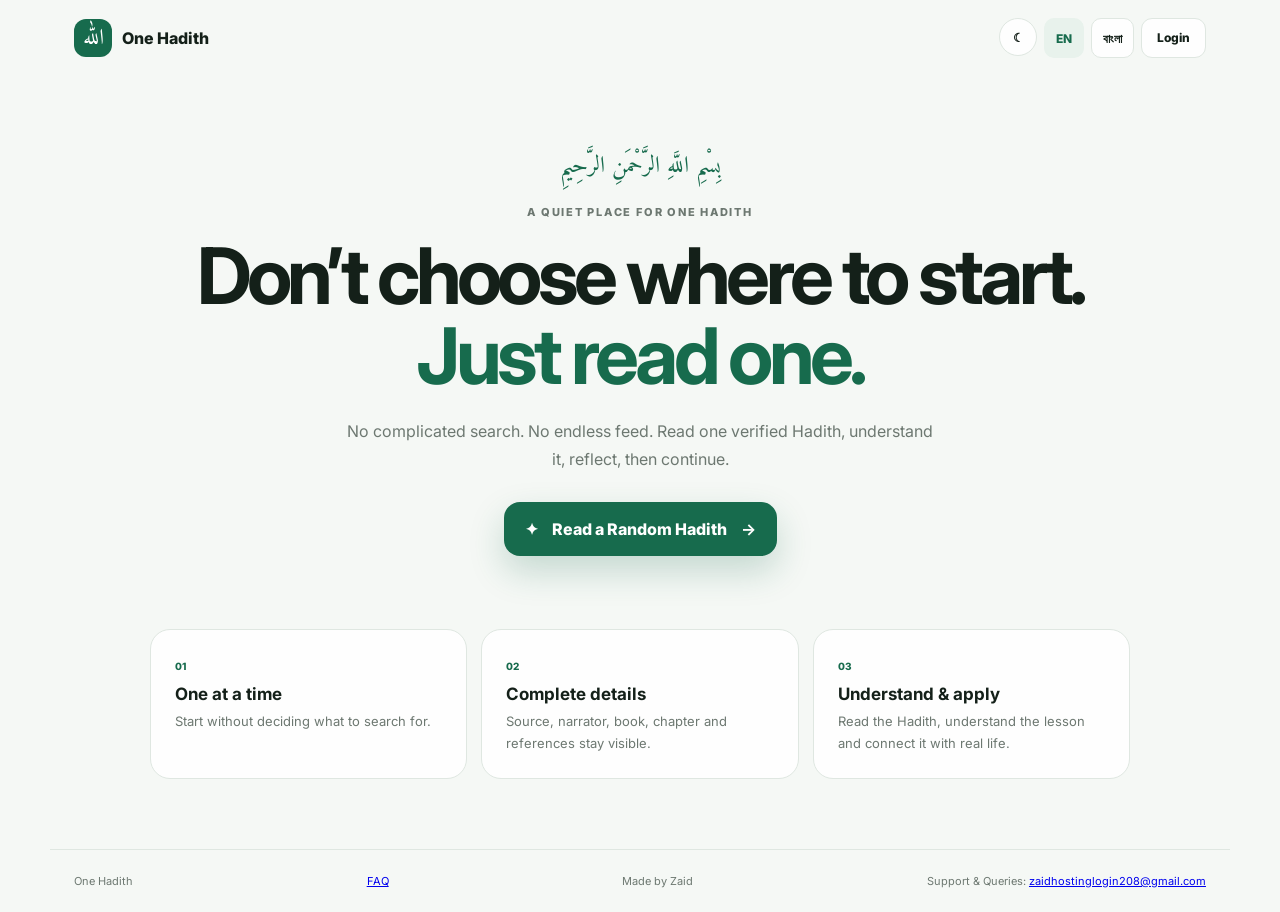
==== commit e763ae89: "Add FAQ link to homepage footer" ====
--- a/index.html
+++ b/index.html
@@ -1 +1 @@
-<!doctype html><html lang="en"><head><meta charset="utf-8"><meta name="viewport" content="width=device-width,initial-scale=1"><title>One Hadith — Just Read One</title><link rel="preconnect" href="https://fonts.googleapis.com"><link rel="preconnect" href="https://fonts.gstatic.com" crossorigin><link href="https://fonts.googleapis.com/css2?family=Amiri:wght@400;700&family=Inter:wght@400;600;700;800&family=Noto+Sans+Bengali:wght@400;600;700&display=swap" rel="stylesheet"><link rel="stylesheet" href="style.css"></head><body><header><a class="brand" href="./"><span>ﷲ</span> One Hadith</a><nav><button id="theme">☾</button><button class="lang active" data-lang="en">EN</button><button class="lang" data-lang="bn">বাংলা</button><div class="account-nav" id="accountNav"><a class="nav-link" href="./login.html">Login</a></div></nav></header><main><section class="hero"><div class="bismillah">بِسْمِ اللَّهِ الرَّحْمَنِ الرَّحِيمِ</div><div class="eyebrow">A quiet place for one Hadith</div><h1 id="title">Don’t choose where to start.<br><em>Just read one.</em></h1><p id="subtitle">No complicated search. No endless feed. Read one verified Hadith, understand it, reflect, then continue.</p><button class="primary" id="random">✦ <span id="randomText">Read a Random Hadith</span> <b>→</b></button><div class="length-filter" id="lengthFilterBar" hidden><label for="lengthFilter">Choose Hadith length</label><select id="lengthFilter"><option value="all">All Hadith</option><option value="small">Small · Under 40 words</option><option value="medium">Medium · 40–80 words</option><option value="large">Large · Over 80 words</option></select></div></section><section class="reader" id="reader"><article class="card"><div class="head"><div><span class="tag" id="collection"></span><span class="grade" id="grade"></span></div><div class="reader-actions"><button class="save" id="save" aria-label="Add to favorites">♡</button><button class="read-later" id="readLater" type="button">＋ Read Later</button></div></div><div class="meta"><div><small>Book</small><strong id="book"></strong></div><div><small>Chapter</small><strong id="chapter"></strong></div><div><small>Narrator</small><strong id="narrator"></strong></div></div><div class="arabic" id="arabic" dir="rtl"></div><div class="block"><label>English</label><p id="english"></p></div><div class="block bangla"><label>বাংলা</label><p id="bangla"></p></div><div class="understanding"><h3>🧠 Understanding</h3><p id="understanding"></p></div><div class="understanding"><h3>🌍 Real-Life Example</h3><p id="realLifeExample"></p></div><div class="understanding"><h3>✅ Practical Lesson</h3><p id="practicalLesson"></p></div><div class="reference"><div><small>Reference</small><strong id="reference"></strong><small id="usc"></small></div><button id="copy">Copy</button></div><div class="source"><span>Source: <strong id="source"></strong></span><a id="sourceLink" target="_blank" rel="noopener">Open source ↗</a></div><div class="related"><small>Related references</small><p id="related"></p></div></article><button class="another" id="another">↻ <span id="anotherText">Another Hadith</span></button><p class="notice">Original Hadith text and references are kept separate from the site's educational explanation and examples.</p></section><section class="features"><div><i>01</i><h3>One at a time</h3><p>Start without deciding what to search for.</p></div><div><i>02</i><h3>Complete details</h3><p>Source, narrator, book, chapter and references stay visible.</p></div><div><i>03</i><h3>Understand & apply</h3><p>Read the Hadith, understand the lesson and connect it with real life.</p></div></section></main><footer><span>One Hadith</span><span>Made by Zaid</span><span>Support & Queries: <a href="mailto:zaidhostinglogin208@gmail.com">zaidhostinglogin208@gmail.com</a></span></footer><script type="module" src="script.js"></script></body></html>+<!doctype html><html lang="en"><head><meta charset="utf-8"><meta name="viewport" content="width=device-width,initial-scale=1"><title>One Hadith — Just Read One</title><link rel="preconnect" href="https://fonts.googleapis.com"><link rel="preconnect" href="https://fonts.gstatic.com" crossorigin><link href="https://fonts.googleapis.com/css2?family=Amiri:wght@400;700&family=Inter:wght@400;600;700;800&family=Noto+Sans+Bengali:wght@400;600;700&display=swap" rel="stylesheet"><link rel="stylesheet" href="style.css"></head><body><header><a class="brand" href="./"><span>ﷲ</span> One Hadith</a><nav><button id="theme">☾</button><button class="lang active" data-lang="en">EN</button><button class="lang" data-lang="bn">বাংলা</button><div class="account-nav" id="accountNav"><a class="nav-link" href="./login.html">Login</a></div></nav></header><main><section class="hero"><div class="bismillah">بِسْمِ اللَّهِ الرَّحْمَنِ الرَّحِيمِ</div><div class="eyebrow">A quiet place for one Hadith</div><h1 id="title">Don’t choose where to start.<br><em>Just read one.</em></h1><p id="subtitle">No complicated search. No endless feed. Read one verified Hadith, understand it, reflect, then continue.</p><button class="primary" id="random">✦ <span id="randomText">Read a Random Hadith</span> <b>→</b></button></section><section class="reader" id="reader"><article class="card"><div class="head"><div><span class="tag" id="collection"></span><span class="grade" id="grade"></span></div><div class="reader-actions" id="memberActions" hidden><button class="save" id="save" aria-label="Add to favorites">♡</button><button class="read-later" id="readLater" type="button">＋ Read Later</button></div></div><div class="meta"><div><small>Book</small><strong id="book"></strong></div><div><small>Chapter</small><strong id="chapter"></strong></div><div><small>Narrator</small><strong id="narrator"></strong></div></div><div class="arabic" id="arabic" dir="rtl"></div><div class="block"><label>English</label><p id="english"></p></div><div class="block bangla"><label>বাংলা</label><p id="bangla"></p></div><div class="understanding"><h3>🧠 Understanding</h3><p id="understanding"></p></div><div class="understanding"><h3>🌍 Real-Life Example</h3><p id="realLifeExample"></p></div><div class="understanding"><h3>✅ Practical Lesson</h3><p id="practicalLesson"></p></div><div class="reference"><div><small>Reference</small><strong id="reference"></strong><small id="usc"></small></div><button id="copy">Copy</button></div><div class="source"><span>Source: <strong id="source"></strong></span><a id="sourceLink" target="_blank" rel="noopener">Open source ↗</a></div><div class="related"><small>Related references</small><p id="related"></p></div></article><button class="another" id="another">↻ <span id="anotherText">Another Hadith</span></button><p class="notice">Original Hadith text and references are kept separate from the site's educational explanation and examples.</p></section><section class="features"><div><i>01</i><h3>One at a time</h3><p>Start without deciding what to search for.</p></div><div><i>02</i><h3>Complete details</h3><p>Source, narrator, book, chapter and references stay visible.</p></div><div><i>03</i><h3>Understand & apply</h3><p>Read the Hadith, understand the lesson and connect it with real life.</p></div></section></main><footer><span>One Hadith</span><span><a href="./faq.html">FAQ</a></span><span>Made by Zaid</span><span>Support & Queries: <a href="mailto:zaidhostinglogin208@gmail.com">zaidhostinglogin208@gmail.com</a></span></footer><script type="module" src="script.js"></script></body></html>
--- a/style.css
+++ b/style.css
@@ -48,3 +48,60 @@
 body.dark .reading-feature>p{color:#b4c9bb}
 body.dark .reading-feature-label,body.dark .reading-feature-foot{color:#a7c5b1}
 @media(max-width:540px){.reading-feature{margin:22px 0;padding:21px 18px;border-radius:19px}.reading-cta{min-height:56px}.reading-feature h2{font-size:23px}}
+
+
+/* Member navigation */
+.account-nav{position:relative;display:flex;align-items:center}
+.account-menu{position:relative}
+.hamburger-btn{width:44px;height:44px;border:1px solid var(--line);border-radius:13px;background:var(--surface);display:flex;flex-direction:column;justify-content:center;align-items:center;gap:5px;padding:0}
+.hamburger-btn span{width:18px;height:2px;border-radius:2px;background:var(--text);display:block}
+.account-dropdown{position:absolute;z-index:30;right:0;top:calc(100% + 10px);width:205px;padding:8px;border:1px solid var(--line);border-radius:16px;background:var(--surface);box-shadow:0 18px 45px #10291b22;backdrop-filter:blur(18px)}
+.account-dropdown[hidden]{display:none}
+.account-dropdown a,.account-dropdown button{display:flex;width:100%;padding:12px 13px;border:0;border-radius:10px;background:transparent;color:var(--text)!important;text-decoration:none!important;text-align:left;font:700 13px Inter,Arial,sans-serif}
+.account-dropdown a:hover,.account-dropdown button:hover{background:var(--soft)}
+.account-dropdown button{color:#a33b35!important;border-top:1px solid var(--line);margin-top:4px}
+.reader-actions{display:flex;align-items:center;gap:9px}
+.read-later{min-height:40px;padding:8px 13px;border:1px solid var(--line);border-radius:999px;background:transparent;color:var(--text);font-size:12px;font-weight:800}
+.read-later.saved{background:var(--soft);border-color:transparent;color:var(--accent)}
+.length-filter{display:flex;align-items:center;justify-content:center;gap:12px;margin:18px auto 0;padding:12px 15px;width:min(100%,420px);border:1px solid var(--line);border-radius:15px;background:var(--surface)}
+.length-filter[hidden]{display:none}
+.length-filter label{font-size:12px;color:var(--muted);font-weight:800}
+.length-filter select,.profile-settings select{min-height:42px;max-width:100%;border:1px solid var(--line);border-radius:10px;padding:9px 12px;background:var(--bg);color:var(--text);font:600 12px Inter,Arial,sans-serif}
+.account-main{width:min(100% - 32px,820px);margin:0 auto;padding:38px 0 75px}
+.account-welcome{padding:10px 3px 25px}
+.account-welcome h1{font-size:clamp(32px,6vw,49px);letter-spacing:-.05em}
+.account-welcome p{color:var(--muted);line-height:1.7;font-size:14px}
+.account-panel{margin:0 0 18px;padding:clamp(20px,4vw,30px);border:1px solid var(--line);border-radius:22px;background:var(--surface);box-shadow:0 14px 38px #153b2410;scroll-margin-top:20px}
+.account-section-heading{display:flex;align-items:center;gap:13px;margin-bottom:18px}
+.account-section-heading h2{margin:0;font-size:19px;letter-spacing:-.025em}
+.account-section-heading p{margin:5px 0 0;color:var(--muted);font-size:12px;line-height:1.5}
+.section-symbol{width:42px;height:42px;flex:0 0 42px;display:grid;place-items:center;border-radius:13px;background:var(--soft);color:var(--accent);font-size:20px}
+.favorite-symbol{color:#c24d61}
+.profile-settings{margin-top:0}
+.profile-settings .name-fields{display:grid;grid-template-columns:1fr 1fr;gap:13px}
+.profile-settings select{width:100%;font-size:14px}
+.saved-list{display:grid;gap:11px}
+.saved-item{display:flex;align-items:center;justify-content:space-between;gap:15px;padding:15px;border:1px solid var(--line);border-radius:15px;background:var(--bg)}
+.saved-item-copy{min-width:0}
+.saved-item-copy strong{display:block;font-size:13px}
+.saved-item-copy p{margin:7px 0;color:var(--muted);font-size:12px;line-height:1.6}
+.saved-item-copy small{color:var(--muted);font-size:10px}
+.saved-item-actions{display:flex;flex:0 0 auto;align-items:center;gap:7px}
+.saved-read,.saved-remove{border:1px solid var(--line);border-radius:10px;padding:9px 11px;background:var(--surface);font-size:11px;font-weight:800;text-decoration:none;color:var(--accent)!important}
+.saved-remove{color:var(--muted)!important;cursor:pointer}
+.saved-remove:disabled{opacity:.5}
+.empty-list{margin:0;padding:18px;border:1px dashed var(--line);border-radius:14px;color:var(--muted);font-size:13px;text-align:center}
+.account-help .reading-cta{margin-top:8px}
+@media(max-width:600px){
+ .account-main{width:min(100% - 24px,820px);padding:24px 0 50px}
+ .length-filter{align-items:stretch;flex-direction:column;gap:7px;text-align:left}
+ .length-filter select{width:100%}
+ .profile-settings .name-fields{grid-template-columns:1fr}
+ .saved-item{align-items:stretch;flex-direction:column}
+ .saved-item-actions{justify-content:flex-end}
+ .account-panel{border-radius:18px;padding:20px 16px}
+}
+
+.reader-actions[hidden]{display:none}
+
+.account-dropdown .menu-filter{padding:10px 12px 12px;border-top:1px solid var(--line);border-bottom:1px solid var(--line);margin:4px 0;display:grid;gap:7px}.account-dropdown .menu-filter label{font-size:11px;font-weight:800;color:var(--muted)}.account-dropdown .menu-filter select{width:100%;min-height:38px;padding:8px 10px;border:1px solid var(--line);border-radius:9px;background:var(--bg);color:var(--text);font:600 12px Inter,Arial,sans-serif}
